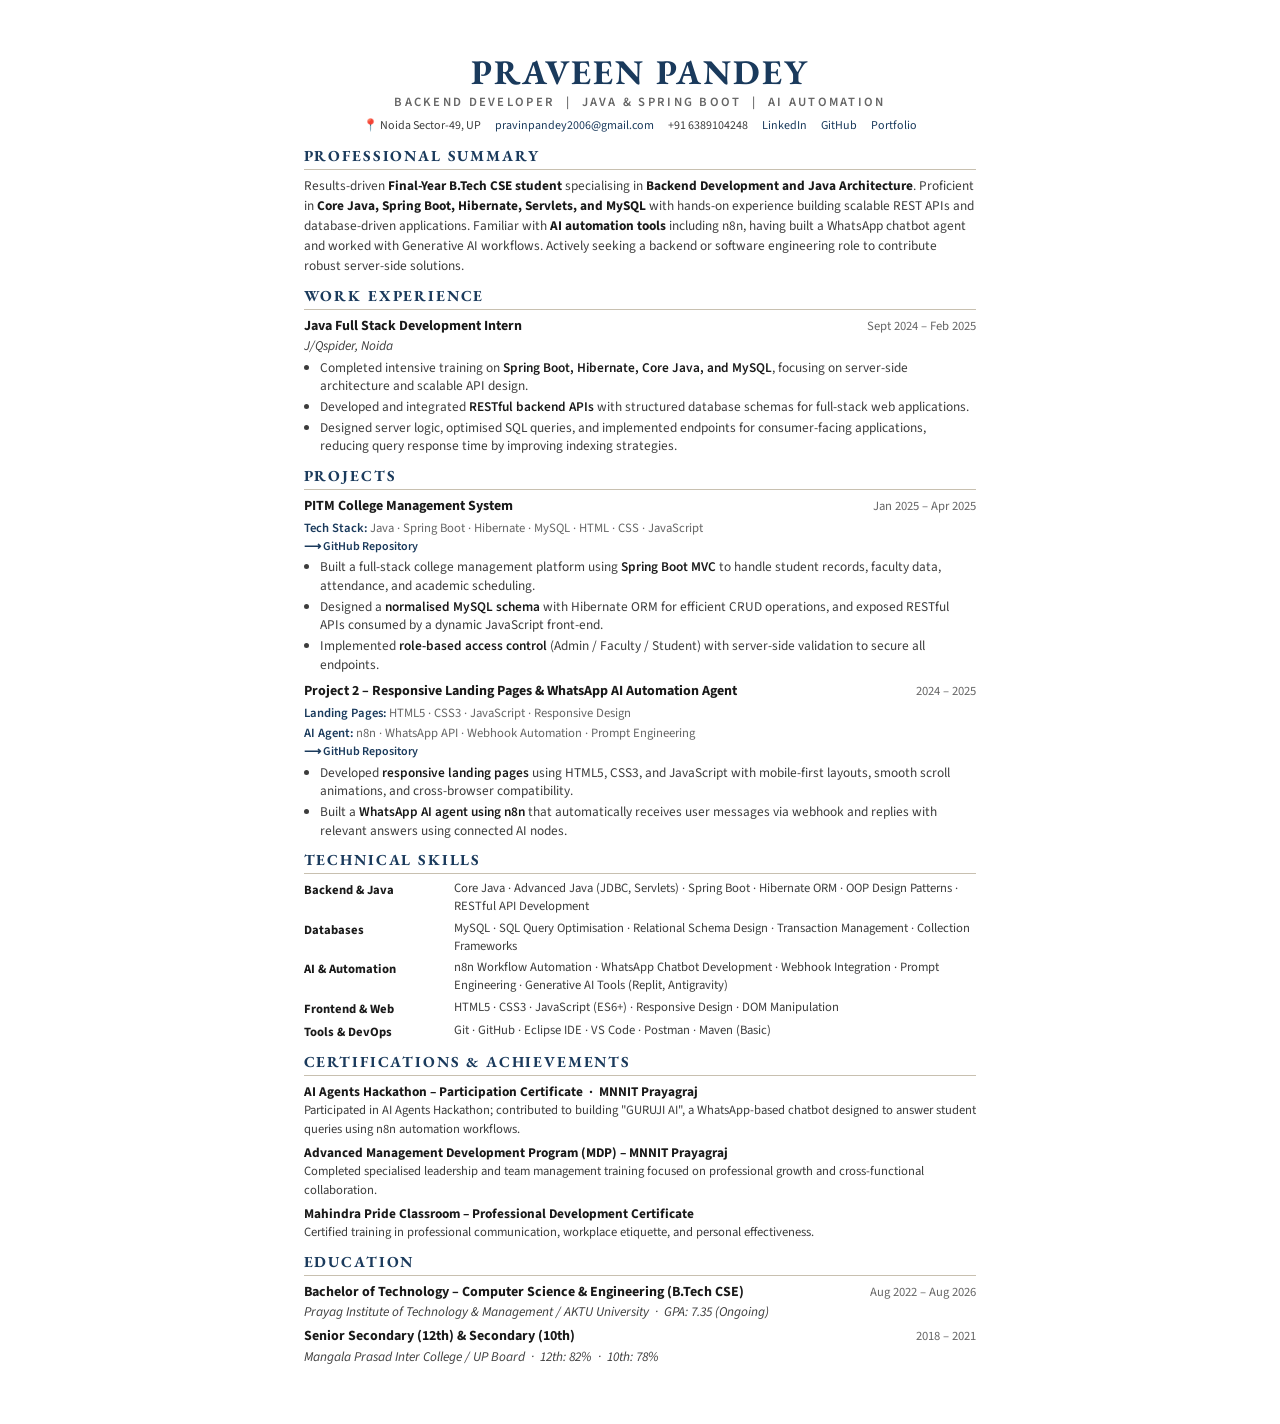
==== Praveen_Pandey_Resume.html @ 3716a45e "Add files via upload" ====
<!DOCTYPE html>
<html lang="en">
<head>
<meta charset="UTF-8" />
<meta name="viewport" content="width=device-width, initial-scale=1.0"/>
<title>Praveen Pandey – Backend Developer Resume</title>
<style>
  @import url('https://fonts.googleapis.com/css2?family=EB+Garamond:wght@400;600;700&family=Source+Sans+3:wght@300;400;600;700&display=swap');

  *, *::before, *::after { box-sizing: border-box; margin: 0; padding: 0; }

  :root {
    --ink: #1a1a1a;
    --mid: #3d3d3d;
    --muted: #666;
    --rule: #c8c0b0;
    --accent: #1a3a5c;
    --bg: #ffffff;
    --gap: 8px;
  }

  html, body {
    background: var(--bg);
    color: var(--ink);
    font-family: 'Source Sans 3', sans-serif;
    font-size: 10.5pt;
    line-height: 1.45;
  }

  /* ── A4 page shell ── */
  .page {
    width: 210mm;
    min-height: 297mm;
    margin: 0 auto;
    padding: 14mm 16mm 14mm 16mm;
    background: #fff;
  }

  @media print {
    html, body { background: #fff; }
    .page {
      width: 210mm;
      min-height: 297mm;
      margin: 0;
      padding: 14mm 16mm;
      page-break-after: avoid;
    }
    a { color: var(--accent) !important; text-decoration: none; }
  }

  /* ── Header ── */
  .header { text-align: center; margin-bottom: 10px; }
  .header h1 {
    font-family: 'EB Garamond', serif;
    font-size: 26pt;
    font-weight: 700;
    letter-spacing: 0.06em;
    color: var(--accent);
    line-height: 1.1;
  }
  .header .tagline {
    font-size: 9.5pt;
    font-weight: 600;
    letter-spacing: 0.18em;
    text-transform: uppercase;
    color: var(--muted);
    margin-top: 2px;
    margin-bottom: 6px;
  }
  .contact-line {
    font-size: 9pt;
    color: var(--mid);
    display: flex;
    justify-content: center;
    flex-wrap: wrap;
    gap: 4px 14px;
  }
  .contact-line a { color: var(--accent); text-decoration: none; }
  .contact-line a:hover { text-decoration: underline; }

  /* ── Section ── */
  .section { margin-top: 9px; }
  .section-title {
    font-family: 'EB Garamond', serif;
    font-size: 11.5pt;
    font-weight: 700;
    letter-spacing: 0.12em;
    text-transform: uppercase;
    color: var(--accent);
    border-bottom: 1.5px solid var(--rule);
    padding-bottom: 2px;
    margin-bottom: 6px;
  }

  /* ── Entry block ── */
  .entry { margin-bottom: 7px; }
  .entry-header {
    display: flex;
    justify-content: space-between;
    align-items: baseline;
    flex-wrap: wrap;
    gap: 2px;
  }
  .entry-title {
    font-weight: 700;
    font-size: 10.5pt;
    color: var(--ink);
  }
  .entry-org {
    font-style: italic;
    font-size: 10pt;
    color: var(--mid);
    margin-top: 0px;
  }
  .entry-date {
    font-size: 9.5pt;
    color: var(--muted);
    white-space: nowrap;
  }

  /* ── Bullets ── */
  ul.bullets {
    margin-top: 3px;
    padding-left: 16px;
    list-style: disc;
  }
  ul.bullets li {
    font-size: 10pt;
    color: var(--mid);
    margin-bottom: 2px;
    line-height: 1.4;
  }
  ul.bullets li strong { color: var(--ink); font-weight: 600; }

  /* ── Tech tags ── */
  .tech-line {
    font-size: 9.5pt;
    color: var(--muted);
    margin-top: 2px;
  }
  .tech-line span {
    font-weight: 600;
    color: var(--accent);
  }

  /* ── Project links ── */
  .proj-links {
    font-size: 9pt;
    margin-top: 1px;
  }
  .proj-links a {
    color: var(--accent);
    text-decoration: none;
    margin-right: 10px;
    font-weight: 600;
  }
  .proj-links a:hover { text-decoration: underline; }

  /* ── Skills grid ── */
  .skills-grid {
    display: grid;
    grid-template-columns: 140px 1fr;
    row-gap: 4px;
    column-gap: 10px;
  }
  .skill-label {
    font-weight: 700;
    font-size: 9.5pt;
    color: var(--ink);
    padding-top: 1px;
  }
  .skill-value {
    font-size: 9.5pt;
    color: var(--mid);
    line-height: 1.4;
  }
  .skill-value strong { color: var(--ink); }

  /* ── Certifications ── */
  .cert-entry { margin-bottom: 5px; }
  .cert-title { font-weight: 700; font-size: 10pt; color: var(--ink); }
  .cert-body { font-size: 9.5pt; color: var(--mid); }

  /* ── Education ── */
  .edu-entry { margin-bottom: 5px; }

  /* ── Summary ── */
  .summary-text {
    font-size: 10pt;
    color: var(--mid);
    line-height: 1.5;
  }
  .summary-text strong { color: var(--ink); }
</style>
</head>
<body>
<div class="page">

  <!-- ═══════════ HEADER ═══════════ -->
  <div class="header">
    <h1>PRAVEEN PANDEY</h1>
    <div class="tagline">Backend Developer &nbsp;|&nbsp; Java &amp; Spring Boot &nbsp;|&nbsp; AI Automation</div>
    <div class="contact-line">
      <span>📍 Noida Sector-49, UP</span>
      <a href="mailto:pravinpandey2006@gmail.com">pravinpandey2006@gmail.com</a>
      <span>+91 6389104248</span>
      <a href="https://linkedin.com/in/praveen-pandey" target="_blank">LinkedIn</a>
      <a href="https://github.com/praveen-pandey" target="_blank">GitHub</a>
      <a href="#" target="_blank">Portfolio</a>
    </div>
  </div>

  <!-- ═══════════ PROFESSIONAL SUMMARY ═══════════ -->
  <div class="section">
    <div class="section-title">Professional Summary</div>
    <p class="summary-text">
      Results-driven <strong>Final-Year B.Tech CSE student</strong> specialising in <strong>Backend Development and Java Architecture</strong>. Proficient in <strong>Core Java, Spring Boot, Hibernate, Servlets, and MySQL</strong> with hands-on experience building scalable REST APIs and database-driven applications. Familiar with <strong>AI automation tools</strong> including n8n, having built a WhatsApp chatbot agent and worked with Generative AI workflows. Actively seeking a backend or software engineering role to contribute robust server-side solutions.
    </p>
  </div>

  <!-- ═══════════ WORK EXPERIENCE ═══════════ -->
  <div class="section">
    <div class="section-title">Work Experience</div>

    <div class="entry">
      <div class="entry-header">
        <div class="entry-title">Java Full Stack Development Intern</div>
        <div class="entry-date">Sept 2024 – Feb 2025</div>
      </div>
      <div class="entry-org">J/Qspider, Noida</div>
      <ul class="bullets">
        <li>Completed intensive training on <strong>Spring Boot, Hibernate, Core Java, and MySQL</strong>, focusing on server-side architecture and scalable API design.</li>
        <li>Developed and integrated <strong>RESTful backend APIs</strong> with structured database schemas for full-stack web applications.</li>
        <li>Designed server logic, optimised SQL queries, and implemented endpoints for consumer-facing applications, reducing query response time by improving indexing strategies.</li>
      </ul>
    </div>
  </div>

  <!-- ═══════════ PROJECTS ═══════════ -->
  <div class="section">
    <div class="section-title">Projects</div>

    <!-- Project 1 -->
    <div class="entry">
      <div class="entry-header">
        <div class="entry-title">PITM College Management System</div>
        <div class="entry-date">Jan 2025 – Apr 2025</div>
      </div>
      <div class="tech-line"><span>Tech Stack:</span> Java · Spring Boot · Hibernate · MySQL · HTML · CSS · JavaScript</div>
      <div class="proj-links">
        <a href="https://github.com/praveen-pandey" target="_blank">⟶ GitHub Repository</a>
      </div>
      <ul class="bullets">
        <li>Built a full-stack college management platform using <strong>Spring Boot MVC</strong> to handle student records, faculty data, attendance, and academic scheduling.</li>
        <li>Designed a <strong>normalised MySQL schema</strong> with Hibernate ORM for efficient CRUD operations, and exposed RESTful APIs consumed by a dynamic JavaScript front-end.</li>
        <li>Implemented <strong>role-based access control</strong> (Admin / Faculty / Student) with server-side validation to secure all endpoints.</li>
      </ul>
    </div>

    <!-- Project 2 -->
    <div class="entry">
      <div class="entry-header">
        <div class="entry-title">Project 2 – Responsive Landing Pages &amp; WhatsApp AI Automation Agent</div>
        <div class="entry-date">2024 – 2025</div>
      </div>
      <div class="tech-line"><span>Landing Pages:</span> HTML5 · CSS3 · JavaScript · Responsive Design</div>
      <div class="tech-line"><span>AI Agent:</span> n8n · WhatsApp API · Webhook Automation · Prompt Engineering</div>
      <div class="proj-links">
        <a href="https://github.com/praveen-pandey" target="_blank">⟶ GitHub Repository</a>
      </div>
      <ul class="bullets">
        <li>Developed <strong>responsive landing pages</strong> using HTML5, CSS3, and JavaScript with mobile-first layouts, smooth scroll animations, and cross-browser compatibility.</li>
        <li>Built a <strong>WhatsApp AI agent using n8n</strong> that automatically receives user messages via webhook and replies with relevant answers using connected AI nodes.</li>
      </ul>
    </div>

  </div>

  <!-- ═══════════ TECHNICAL SKILLS ═══════════ -->
  <div class="section">
    <div class="section-title">Technical Skills</div>
    <div class="skills-grid">
      <div class="skill-label">Backend &amp; Java</div>
      <div class="skill-value">Core Java · Advanced Java (JDBC, Servlets) · Spring Boot · Hibernate ORM · OOP Design Patterns · RESTful API Development</div>

      <div class="skill-label">Databases</div>
      <div class="skill-value">MySQL · SQL Query Optimisation · Relational Schema Design · Transaction Management · Collection Frameworks</div>

      <div class="skill-label">AI &amp; Automation</div>
      <div class="skill-value">n8n Workflow Automation · WhatsApp Chatbot Development · Webhook Integration · Prompt Engineering · Generative AI Tools (Replit, Antigravity)</div>

      <div class="skill-label">Frontend &amp; Web</div>
      <div class="skill-value">HTML5 · CSS3 · JavaScript (ES6+) · Responsive Design · DOM Manipulation</div>

      <div class="skill-label">Tools &amp; DevOps</div>
      <div class="skill-value">Git · GitHub · Eclipse IDE · VS Code · Postman · Maven (Basic)</div>
    </div>
  </div>

  <!-- ═══════════ CERTIFICATIONS ═══════════ -->
  <div class="section">
    <div class="section-title">Certifications &amp; Achievements</div>

    <div class="cert-entry">
      <div class="cert-title">AI Agents Hackathon – Participation Certificate &nbsp;·&nbsp; MNNIT Prayagraj</div>
      <div class="cert-body">Participated in AI Agents Hackathon; contributed to building "GURUJI AI", a WhatsApp-based chatbot designed to answer student queries using n8n automation workflows.</div>
    </div>

    <div class="cert-entry">
      <div class="cert-title">Advanced Management Development Program (MDP) – MNNIT Prayagraj</div>
      <div class="cert-body">Completed specialised leadership and team management training focused on professional growth and cross-functional collaboration.</div>
    </div>

    <div class="cert-entry">
      <div class="cert-title">Mahindra Pride Classroom – Professional Development Certificate</div>
      <div class="cert-body">Certified training in professional communication, workplace etiquette, and personal effectiveness.</div>
    </div>
  </div>

  <!-- ═══════════ EDUCATION ═══════════ -->
  <div class="section">
    <div class="section-title">Education</div>

    <div class="entry edu-entry">
      <div class="entry-header">
        <div class="entry-title">Bachelor of Technology – Computer Science &amp; Engineering (B.Tech CSE)</div>
        <div class="entry-date">Aug 2022 – Aug 2026</div>
      </div>
      <div class="entry-org">Prayag Institute of Technology &amp; Management / AKTU University &nbsp;·&nbsp; GPA: 7.35 (Ongoing)</div>
    </div>

    <div class="entry edu-entry">
      <div class="entry-header">
        <div class="entry-title">Senior Secondary (12th) &amp; Secondary (10th)</div>
        <div class="entry-date">2018 – 2021</div>
      </div>
      <div class="entry-org">Mangala Prasad Inter College / UP Board &nbsp;·&nbsp; 12th: 82% &nbsp;·&nbsp; 10th: 78%</div>
    </div>
  </div>

</div><!-- end .page -->
</body>
</html>
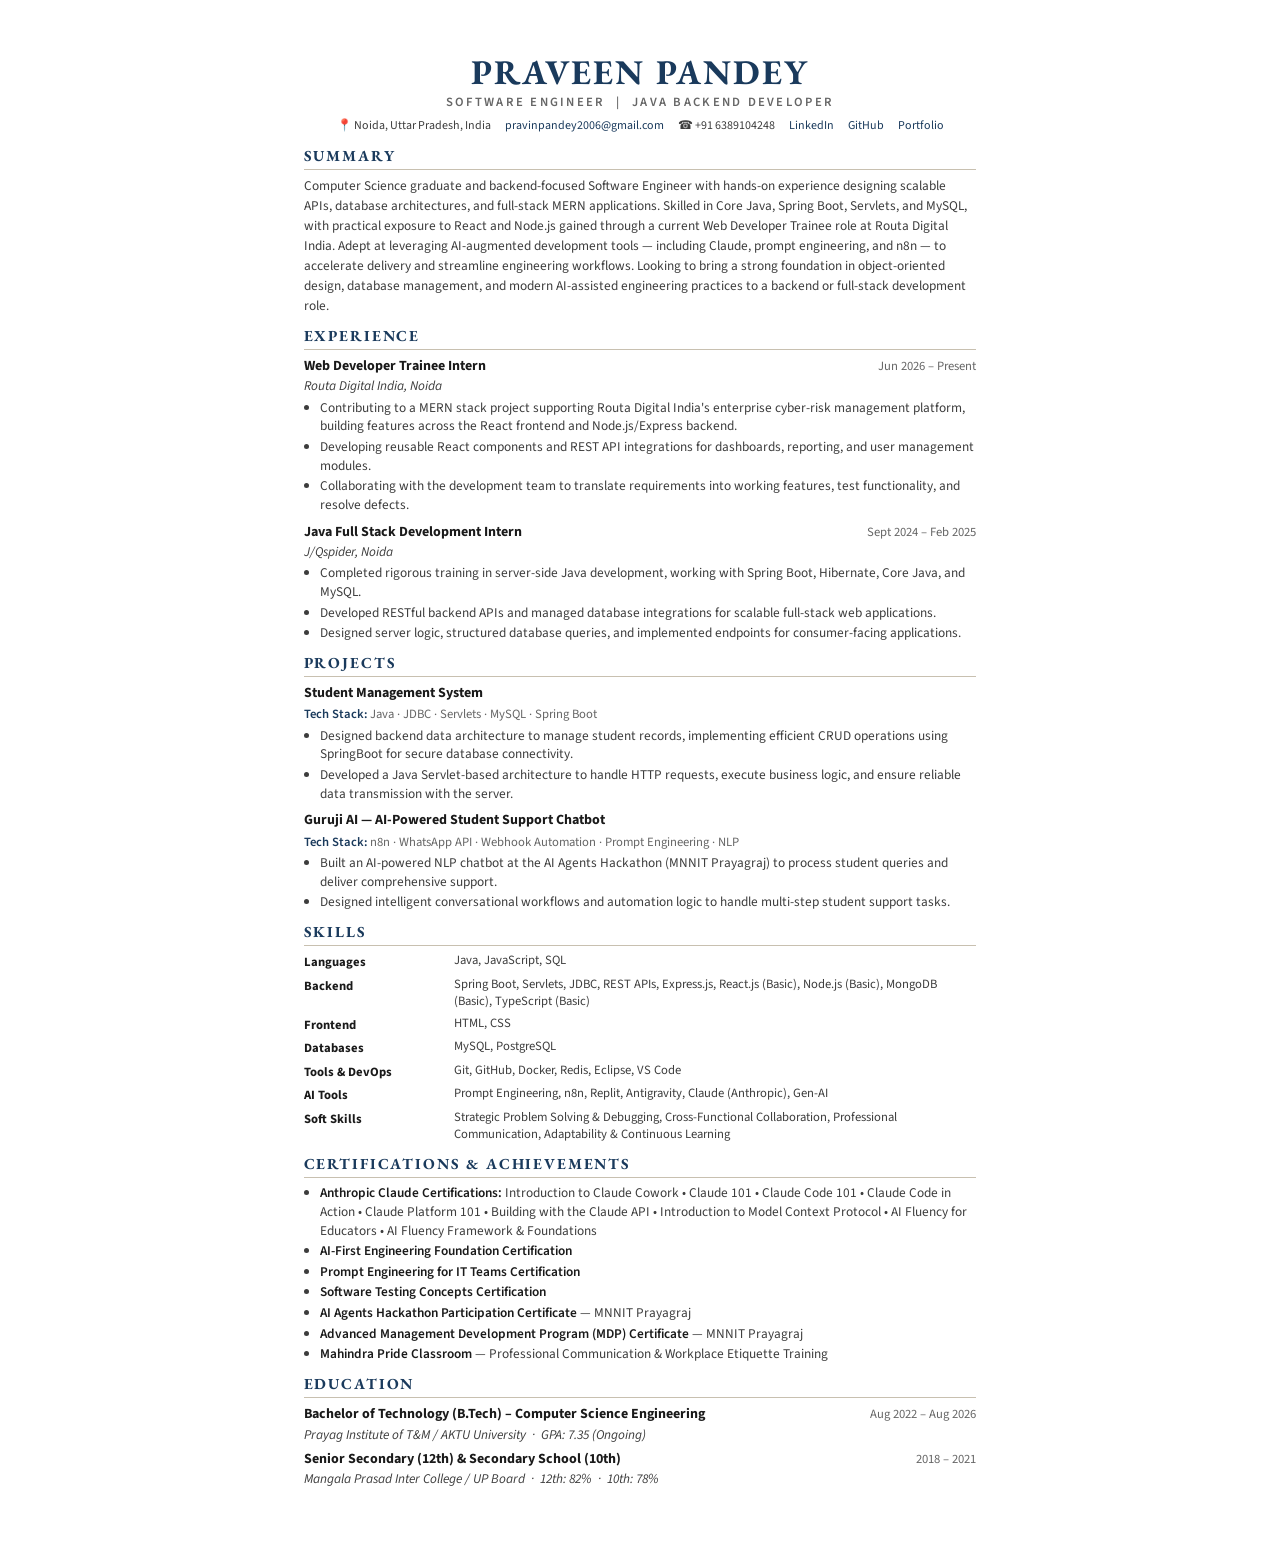
==== commit 8acf1429: "Update self-summary from undergraduate to Computer Science graduate" ====
--- a/Praveen_Pandey_Resume.html
+++ b/Praveen_Pandey_Resume.html
@@ -199,28 +199,41 @@
   <!-- ═══════════ HEADER ═══════════ -->
   <div class="header">
     <h1>PRAVEEN PANDEY</h1>
-    <div class="tagline">Backend Developer &nbsp;|&nbsp; Java &amp; Spring Boot &nbsp;|&nbsp; AI Automation</div>
+    <div class="tagline">Software Engineer &nbsp;|&nbsp; Java Backend Developer</div>
     <div class="contact-line">
-      <span>📍 Noida Sector-49, UP</span>
+      <span>📍 Noida, Uttar Pradesh, India</span>
       <a href="mailto:pravinpandey2006@gmail.com">pravinpandey2006@gmail.com</a>
-      <span>+91 6389104248</span>
-      <a href="https://linkedin.com/in/praveen-pandey" target="_blank">LinkedIn</a>
-      <a href="https://github.com/praveen-pandey" target="_blank">GitHub</a>
-      <a href="#" target="_blank">Portfolio</a>
+      <span>☎ +91 6389104248</span>
+      <a href="https://linkedin.com/in/praveen-pandey-6b781b32b" target="_blank">LinkedIn</a>
+      <a href="https://github.com/PRAVEENPANDEY7" target="_blank">GitHub</a>
+      <a href="index.html" target="_blank">Portfolio</a>
     </div>
   </div>
 
   <!-- ═══════════ PROFESSIONAL SUMMARY ═══════════ -->
   <div class="section">
-    <div class="section-title">Professional Summary</div>
+    <div class="section-title">Summary</div>
     <p class="summary-text">
-      Results-driven <strong>Final-Year B.Tech CSE student</strong> specialising in <strong>Backend Development and Java Architecture</strong>. Proficient in <strong>Core Java, Spring Boot, Hibernate, Servlets, and MySQL</strong> with hands-on experience building scalable REST APIs and database-driven applications. Familiar with <strong>AI automation tools</strong> including n8n, having built a WhatsApp chatbot agent and worked with Generative AI workflows. Actively seeking a backend or software engineering role to contribute robust server-side solutions.
+      Computer Science graduate and backend-focused Software Engineer with hands-on experience designing scalable APIs, database architectures, and full-stack MERN applications. Skilled in Core Java, Spring Boot, Servlets, and MySQL, with practical exposure to React and Node.js gained through a current Web Developer Trainee role at Routa Digital India. Adept at leveraging AI-augmented development tools — including Claude, prompt engineering, and n8n — to accelerate delivery and streamline engineering workflows. Looking to bring a strong foundation in object-oriented design, database management, and modern AI-assisted engineering practices to a backend or full-stack development role.
     </p>
   </div>
 
   <!-- ═══════════ WORK EXPERIENCE ═══════════ -->
   <div class="section">
-    <div class="section-title">Work Experience</div>
+    <div class="section-title">Experience</div>
+
+    <div class="entry">
+      <div class="entry-header">
+        <div class="entry-title">Web Developer Trainee Intern</div>
+        <div class="entry-date">Jun 2026 – Present</div>
+      </div>
+      <div class="entry-org">Routa Digital India, Noida</div>
+      <ul class="bullets">
+        <li>Contributing to a MERN stack project supporting Routa Digital India's enterprise cyber-risk management platform, building features across the React frontend and Node.js/Express backend.</li>
+        <li>Developing reusable React components and REST API integrations for dashboards, reporting, and user management modules.</li>
+        <li>Collaborating with the development team to translate requirements into working features, test functionality, and resolve defects.</li>
+      </ul>
+    </div>
 
     <div class="entry">
       <div class="entry-header">
@@ -229,9 +242,9 @@
       </div>
       <div class="entry-org">J/Qspider, Noida</div>
       <ul class="bullets">
-        <li>Completed intensive training on <strong>Spring Boot, Hibernate, Core Java, and MySQL</strong>, focusing on server-side architecture and scalable API design.</li>
-        <li>Developed and integrated <strong>RESTful backend APIs</strong> with structured database schemas for full-stack web applications.</li>
-        <li>Designed server logic, optimised SQL queries, and implemented endpoints for consumer-facing applications, reducing query response time by improving indexing strategies.</li>
+        <li>Completed rigorous training in server-side Java development, working with Spring Boot, Hibernate, Core Java, and MySQL.</li>
+        <li>Developed RESTful backend APIs and managed database integrations for scalable full-stack web applications.</li>
+        <li>Designed server logic, structured database queries, and implemented endpoints for consumer-facing applications.</li>
       </ul>
     </div>
   </div>
@@ -243,34 +256,24 @@
     <!-- Project 1 -->
     <div class="entry">
       <div class="entry-header">
-        <div class="entry-title">PITM College Management System</div>
-        <div class="entry-date">Jan 2025 – Apr 2025</div>
-      </div>
-      <div class="tech-line"><span>Tech Stack:</span> Java · Spring Boot · Hibernate · MySQL · HTML · CSS · JavaScript</div>
-      <div class="proj-links">
-        <a href="https://github.com/praveen-pandey" target="_blank">⟶ GitHub Repository</a>
-      </div>
+        <div class="entry-title">Student Management System</div>
+      </div>
+      <div class="tech-line"><span>Tech Stack:</span> Java · JDBC · Servlets · MySQL · Spring Boot</div>
       <ul class="bullets">
-        <li>Built a full-stack college management platform using <strong>Spring Boot MVC</strong> to handle student records, faculty data, attendance, and academic scheduling.</li>
-        <li>Designed a <strong>normalised MySQL schema</strong> with Hibernate ORM for efficient CRUD operations, and exposed RESTful APIs consumed by a dynamic JavaScript front-end.</li>
-        <li>Implemented <strong>role-based access control</strong> (Admin / Faculty / Student) with server-side validation to secure all endpoints.</li>
+        <li>Designed backend data architecture to manage student records, implementing efficient CRUD operations using SpringBoot for secure database connectivity.</li>
+        <li>Developed a Java Servlet-based architecture to handle HTTP requests, execute business logic, and ensure reliable data transmission with the server.</li>
       </ul>
     </div>
 
     <!-- Project 2 -->
     <div class="entry">
       <div class="entry-header">
-        <div class="entry-title">Project 2 – Responsive Landing Pages &amp; WhatsApp AI Automation Agent</div>
-        <div class="entry-date">2024 – 2025</div>
-      </div>
-      <div class="tech-line"><span>Landing Pages:</span> HTML5 · CSS3 · JavaScript · Responsive Design</div>
-      <div class="tech-line"><span>AI Agent:</span> n8n · WhatsApp API · Webhook Automation · Prompt Engineering</div>
-      <div class="proj-links">
-        <a href="https://github.com/praveen-pandey" target="_blank">⟶ GitHub Repository</a>
-      </div>
+        <div class="entry-title">Guruji AI — AI-Powered Student Support Chatbot</div>
+      </div>
+      <div class="tech-line"><span>Tech Stack:</span> n8n · WhatsApp API · Webhook Automation · Prompt Engineering · NLP</div>
       <ul class="bullets">
-        <li>Developed <strong>responsive landing pages</strong> using HTML5, CSS3, and JavaScript with mobile-first layouts, smooth scroll animations, and cross-browser compatibility.</li>
-        <li>Built a <strong>WhatsApp AI agent using n8n</strong> that automatically receives user messages via webhook and replies with relevant answers using connected AI nodes.</li>
+        <li>Built an AI-powered NLP chatbot at the AI Agents Hackathon (MNNIT Prayagraj) to process student queries and deliver comprehensive support.</li>
+        <li>Designed intelligent conversational workflows and automation logic to handle multi-step student support tasks.</li>
       </ul>
     </div>
 
@@ -278,43 +281,44 @@
 
   <!-- ═══════════ TECHNICAL SKILLS ═══════════ -->
   <div class="section">
-    <div class="section-title">Technical Skills</div>
+    <div class="section-title">Skills</div>
     <div class="skills-grid">
-      <div class="skill-label">Backend &amp; Java</div>
-      <div class="skill-value">Core Java · Advanced Java (JDBC, Servlets) · Spring Boot · Hibernate ORM · OOP Design Patterns · RESTful API Development</div>
+      <div class="skill-label">Languages</div>
+      <div class="skill-value">Java, JavaScript, SQL</div>
+
+      <div class="skill-label">Backend</div>
+      <div class="skill-value">Spring Boot, Servlets, JDBC, REST APIs, Express.js, React.js (Basic), Node.js (Basic), MongoDB (Basic), TypeScript (Basic)</div>
+
+      <div class="skill-label">Frontend</div>
+      <div class="skill-value">HTML, CSS</div>
 
       <div class="skill-label">Databases</div>
-      <div class="skill-value">MySQL · SQL Query Optimisation · Relational Schema Design · Transaction Management · Collection Frameworks</div>
-
-      <div class="skill-label">AI &amp; Automation</div>
-      <div class="skill-value">n8n Workflow Automation · WhatsApp Chatbot Development · Webhook Integration · Prompt Engineering · Generative AI Tools (Replit, Antigravity)</div>
-
-      <div class="skill-label">Frontend &amp; Web</div>
-      <div class="skill-value">HTML5 · CSS3 · JavaScript (ES6+) · Responsive Design · DOM Manipulation</div>
+      <div class="skill-value">MySQL, PostgreSQL</div>
 
       <div class="skill-label">Tools &amp; DevOps</div>
-      <div class="skill-value">Git · GitHub · Eclipse IDE · VS Code · Postman · Maven (Basic)</div>
-    </div>
-  </div>
-
-  <!-- ═══════════ CERTIFICATIONS ═══════════ -->
+      <div class="skill-value">Git, GitHub, Docker, Redis, Eclipse, VS Code</div>
+
+      <div class="skill-label">AI Tools</div>
+      <div class="skill-value">Prompt Engineering, n8n, Replit, Antigravity, Claude (Anthropic), Gen-AI</div>
+
+      <div class="skill-label">Soft Skills</div>
+      <div class="skill-value">Strategic Problem Solving &amp; Debugging, Cross-Functional Collaboration, Professional Communication, Adaptability &amp; Continuous Learning</div>
+    </div>
+  </div>
+
+  <!-- ═══════════ CERTIFICATIONS & ACHIEVEMENTS ═══════════ -->
   <div class="section">
     <div class="section-title">Certifications &amp; Achievements</div>
 
-    <div class="cert-entry">
-      <div class="cert-title">AI Agents Hackathon – Participation Certificate &nbsp;·&nbsp; MNNIT Prayagraj</div>
-      <div class="cert-body">Participated in AI Agents Hackathon; contributed to building "GURUJI AI", a WhatsApp-based chatbot designed to answer student queries using n8n automation workflows.</div>
-    </div>
-
-    <div class="cert-entry">
-      <div class="cert-title">Advanced Management Development Program (MDP) – MNNIT Prayagraj</div>
-      <div class="cert-body">Completed specialised leadership and team management training focused on professional growth and cross-functional collaboration.</div>
-    </div>
-
-    <div class="cert-entry">
-      <div class="cert-title">Mahindra Pride Classroom – Professional Development Certificate</div>
-      <div class="cert-body">Certified training in professional communication, workplace etiquette, and personal effectiveness.</div>
-    </div>
+    <ul class="bullets" style="padding-left:16px;">
+      <li><strong>Anthropic Claude Certifications:</strong> Introduction to Claude Cowork • Claude 101 • Claude Code 101 • Claude Code in Action • Claude Platform 101 • Building with the Claude API • Introduction to Model Context Protocol • AI Fluency for Educators • AI Fluency Framework & Foundations</li>
+      <li><strong>AI-First Engineering Foundation Certification</strong></li>
+      <li><strong>Prompt Engineering for IT Teams Certification</strong></li>
+      <li><strong>Software Testing Concepts Certification</strong></li>
+      <li><strong>AI Agents Hackathon Participation Certificate</strong> — MNNIT Prayagraj</li>
+      <li><strong>Advanced Management Development Program (MDP) Certificate</strong> — MNNIT Prayagraj</li>
+      <li><strong>Mahindra Pride Classroom</strong> — Professional Communication & Workplace Etiquette Training</li>
+    </ul>
   </div>
 
   <!-- ═══════════ EDUCATION ═══════════ -->
@@ -323,15 +327,15 @@
 
     <div class="entry edu-entry">
       <div class="entry-header">
-        <div class="entry-title">Bachelor of Technology – Computer Science &amp; Engineering (B.Tech CSE)</div>
+        <div class="entry-title">Bachelor of Technology (B.Tech) – Computer Science Engineering</div>
         <div class="entry-date">Aug 2022 – Aug 2026</div>
       </div>
-      <div class="entry-org">Prayag Institute of Technology &amp; Management / AKTU University &nbsp;·&nbsp; GPA: 7.35 (Ongoing)</div>
+      <div class="entry-org">Prayag Institute of T&amp;M / AKTU University &nbsp;·&nbsp; GPA: 7.35 (Ongoing)</div>
     </div>
 
     <div class="entry edu-entry">
       <div class="entry-header">
-        <div class="entry-title">Senior Secondary (12th) &amp; Secondary (10th)</div>
+        <div class="entry-title">Senior Secondary (12th) &amp; Secondary School (10th)</div>
         <div class="entry-date">2018 – 2021</div>
       </div>
       <div class="entry-org">Mangala Prasad Inter College / UP Board &nbsp;·&nbsp; 12th: 82% &nbsp;·&nbsp; 10th: 78%</div>
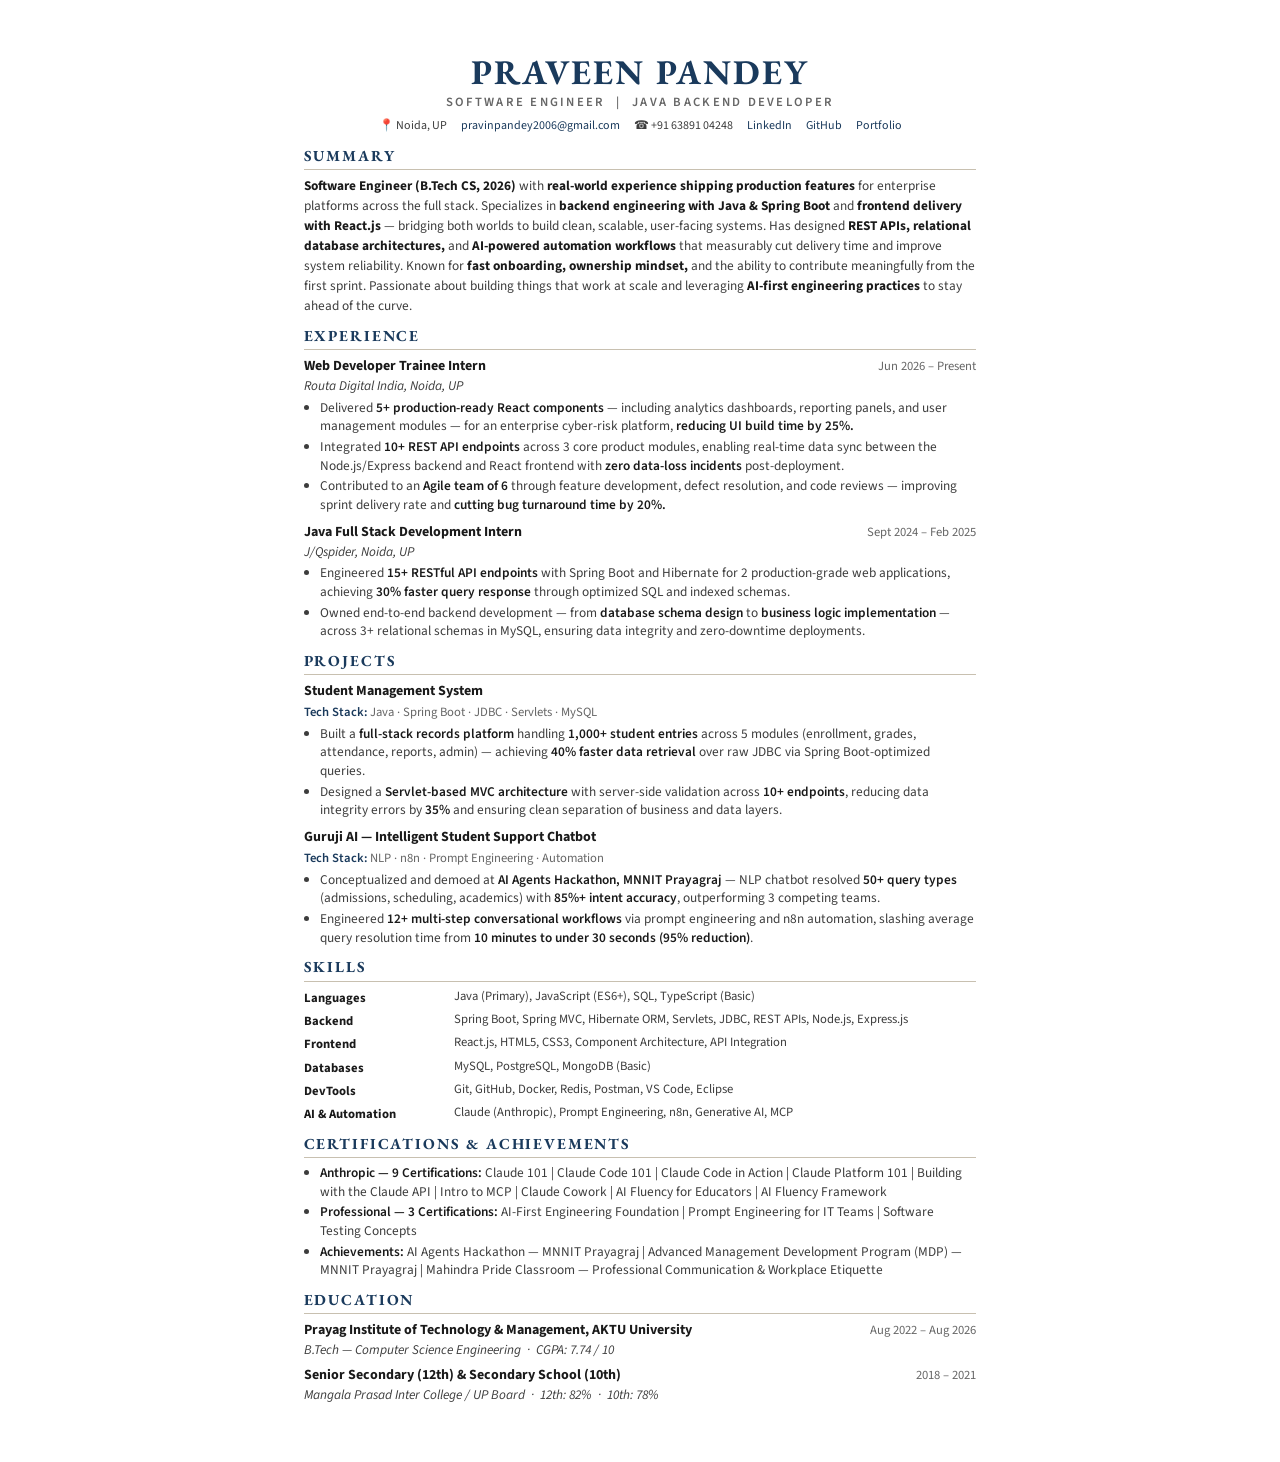
==== commit dac38805: "Update portfolio sections, tagline, and standalone resume to align with latest resume details" ====
--- a/Praveen_Pandey_Resume.html
+++ b/Praveen_Pandey_Resume.html
@@ -201,9 +201,9 @@
     <h1>PRAVEEN PANDEY</h1>
     <div class="tagline">Software Engineer &nbsp;|&nbsp; Java Backend Developer</div>
     <div class="contact-line">
-      <span>📍 Noida, Uttar Pradesh, India</span>
+      <span>📍 Noida, UP</span>
       <a href="mailto:pravinpandey2006@gmail.com">pravinpandey2006@gmail.com</a>
-      <span>☎ +91 6389104248</span>
+      <span>☎ +91 63891 04248</span>
       <a href="https://linkedin.com/in/praveen-pandey-6b781b32b" target="_blank">LinkedIn</a>
       <a href="https://github.com/PRAVEENPANDEY7" target="_blank">GitHub</a>
       <a href="index.html" target="_blank">Portfolio</a>
@@ -214,7 +214,7 @@
   <div class="section">
     <div class="section-title">Summary</div>
     <p class="summary-text">
-      Computer Science graduate and backend-focused Software Engineer with hands-on experience designing scalable APIs, database architectures, and full-stack MERN applications. Skilled in Core Java, Spring Boot, Servlets, and MySQL, with practical exposure to React and Node.js gained through a current Web Developer Trainee role at Routa Digital India. Adept at leveraging AI-augmented development tools — including Claude, prompt engineering, and n8n — to accelerate delivery and streamline engineering workflows. Looking to bring a strong foundation in object-oriented design, database management, and modern AI-assisted engineering practices to a backend or full-stack development role.
+      <strong>Software Engineer (B.Tech CS, 2026)</strong> with <strong>real-world experience shipping production features</strong> for enterprise platforms across the full stack. Specializes in <strong>backend engineering with Java & Spring Boot</strong> and <strong>frontend delivery with React.js</strong> — bridging both worlds to build clean, scalable, user-facing systems. Has designed <strong>REST APIs, relational database architectures,</strong> and <strong>AI-powered automation workflows</strong> that measurably cut delivery time and improve system reliability. Known for <strong>fast onboarding, ownership mindset,</strong> and the ability to contribute meaningfully from the first sprint. Passionate about building things that work at scale and leveraging <strong>AI-first engineering practices</strong> to stay ahead of the curve.
     </p>
   </div>
 
@@ -227,11 +227,11 @@
         <div class="entry-title">Web Developer Trainee Intern</div>
         <div class="entry-date">Jun 2026 – Present</div>
       </div>
-      <div class="entry-org">Routa Digital India, Noida</div>
+      <div class="entry-org">Routa Digital India, Noida, UP</div>
       <ul class="bullets">
-        <li>Contributing to a MERN stack project supporting Routa Digital India's enterprise cyber-risk management platform, building features across the React frontend and Node.js/Express backend.</li>
-        <li>Developing reusable React components and REST API integrations for dashboards, reporting, and user management modules.</li>
-        <li>Collaborating with the development team to translate requirements into working features, test functionality, and resolve defects.</li>
+        <li>Delivered <strong>5+ production-ready React components</strong> — including analytics dashboards, reporting panels, and user management modules — for an enterprise cyber-risk platform, <strong>reducing UI build time by 25%.</strong></li>
+        <li>Integrated <strong>10+ REST API endpoints</strong> across 3 core product modules, enabling real-time data sync between the Node.js/Express backend and React frontend with <strong>zero data-loss incidents</strong> post-deployment.</li>
+        <li>Contributed to an <strong>Agile team of 6</strong> through feature development, defect resolution, and code reviews — improving sprint delivery rate and <strong>cutting bug turnaround time by 20%.</strong></li>
       </ul>
     </div>
 
@@ -240,11 +240,10 @@
         <div class="entry-title">Java Full Stack Development Intern</div>
         <div class="entry-date">Sept 2024 – Feb 2025</div>
       </div>
-      <div class="entry-org">J/Qspider, Noida</div>
+      <div class="entry-org">J/Qspider, Noida, UP</div>
       <ul class="bullets">
-        <li>Completed rigorous training in server-side Java development, working with Spring Boot, Hibernate, Core Java, and MySQL.</li>
-        <li>Developed RESTful backend APIs and managed database integrations for scalable full-stack web applications.</li>
-        <li>Designed server logic, structured database queries, and implemented endpoints for consumer-facing applications.</li>
+        <li>Engineered <strong>15+ RESTful API endpoints</strong> with Spring Boot and Hibernate for 2 production-grade web applications, achieving <strong>30% faster query response</strong> through optimized SQL and indexed schemas.</li>
+        <li>Owned end-to-end backend development — from <strong>database schema design</strong> to <strong>business logic implementation</strong> — across 3+ relational schemas in MySQL, ensuring data integrity and zero-downtime deployments.</li>
       </ul>
     </div>
   </div>
@@ -258,22 +257,22 @@
       <div class="entry-header">
         <div class="entry-title">Student Management System</div>
       </div>
-      <div class="tech-line"><span>Tech Stack:</span> Java · JDBC · Servlets · MySQL · Spring Boot</div>
+      <div class="tech-line"><span>Tech Stack:</span> Java · Spring Boot · JDBC · Servlets · MySQL</div>
       <ul class="bullets">
-        <li>Designed backend data architecture to manage student records, implementing efficient CRUD operations using SpringBoot for secure database connectivity.</li>
-        <li>Developed a Java Servlet-based architecture to handle HTTP requests, execute business logic, and ensure reliable data transmission with the server.</li>
+        <li>Built a <strong>full-stack records platform</strong> handling <strong>1,000+ student entries</strong> across 5 modules (enrollment, grades, attendance, reports, admin) — achieving <strong>40% faster data retrieval</strong> over raw JDBC via Spring Boot-optimized queries.</li>
+        <li>Designed a <strong>Servlet-based MVC architecture</strong> with server-side validation across <strong>10+ endpoints</strong>, reducing data integrity errors by <strong>35%</strong> and ensuring clean separation of business and data layers.</li>
       </ul>
     </div>
 
     <!-- Project 2 -->
     <div class="entry">
       <div class="entry-header">
-        <div class="entry-title">Guruji AI — AI-Powered Student Support Chatbot</div>
-      </div>
-      <div class="tech-line"><span>Tech Stack:</span> n8n · WhatsApp API · Webhook Automation · Prompt Engineering · NLP</div>
+        <div class="entry-title">Guruji AI — Intelligent Student Support Chatbot</div>
+      </div>
+      <div class="tech-line"><span>Tech Stack:</span> NLP · n8n · Prompt Engineering · Automation</div>
       <ul class="bullets">
-        <li>Built an AI-powered NLP chatbot at the AI Agents Hackathon (MNNIT Prayagraj) to process student queries and deliver comprehensive support.</li>
-        <li>Designed intelligent conversational workflows and automation logic to handle multi-step student support tasks.</li>
+        <li>Conceptualized and demoed at <strong>AI Agents Hackathon, MNNIT Prayagraj</strong> — NLP chatbot resolved <strong>50+ query types</strong> (admissions, scheduling, academics) with <strong>85%+ intent accuracy</strong>, outperforming 3 competing teams.</li>
+        <li>Engineered <strong>12+ multi-step conversational workflows</strong> via prompt engineering and n8n automation, slashing average query resolution time from <strong>10 minutes to under 30 seconds (95% reduction)</strong>.</li>
       </ul>
     </div>
 
@@ -284,25 +283,22 @@
     <div class="section-title">Skills</div>
     <div class="skills-grid">
       <div class="skill-label">Languages</div>
-      <div class="skill-value">Java, JavaScript, SQL</div>
+      <div class="skill-value">Java (Primary), JavaScript (ES6+), SQL, TypeScript (Basic)</div>
 
       <div class="skill-label">Backend</div>
-      <div class="skill-value">Spring Boot, Servlets, JDBC, REST APIs, Express.js, React.js (Basic), Node.js (Basic), MongoDB (Basic), TypeScript (Basic)</div>
+      <div class="skill-value">Spring Boot, Spring MVC, Hibernate ORM, Servlets, JDBC, REST APIs, Node.js, Express.js</div>
 
       <div class="skill-label">Frontend</div>
-      <div class="skill-value">HTML, CSS</div>
+      <div class="skill-value">React.js, HTML5, CSS3, Component Architecture, API Integration</div>
 
       <div class="skill-label">Databases</div>
-      <div class="skill-value">MySQL, PostgreSQL</div>
-
-      <div class="skill-label">Tools &amp; DevOps</div>
-      <div class="skill-value">Git, GitHub, Docker, Redis, Eclipse, VS Code</div>
-
-      <div class="skill-label">AI Tools</div>
-      <div class="skill-value">Prompt Engineering, n8n, Replit, Antigravity, Claude (Anthropic), Gen-AI</div>
-
-      <div class="skill-label">Soft Skills</div>
-      <div class="skill-value">Strategic Problem Solving &amp; Debugging, Cross-Functional Collaboration, Professional Communication, Adaptability &amp; Continuous Learning</div>
+      <div class="skill-value">MySQL, PostgreSQL, MongoDB (Basic)</div>
+
+      <div class="skill-label">DevTools</div>
+      <div class="skill-value">Git, GitHub, Docker, Redis, Postman, VS Code, Eclipse</div>
+
+      <div class="skill-label">AI &amp; Automation</div>
+      <div class="skill-value">Claude (Anthropic), Prompt Engineering, n8n, Generative AI, MCP</div>
     </div>
   </div>
 
@@ -311,13 +307,9 @@
     <div class="section-title">Certifications &amp; Achievements</div>
 
     <ul class="bullets" style="padding-left:16px;">
-      <li><strong>Anthropic Claude Certifications:</strong> Introduction to Claude Cowork • Claude 101 • Claude Code 101 • Claude Code in Action • Claude Platform 101 • Building with the Claude API • Introduction to Model Context Protocol • AI Fluency for Educators • AI Fluency Framework & Foundations</li>
-      <li><strong>AI-First Engineering Foundation Certification</strong></li>
-      <li><strong>Prompt Engineering for IT Teams Certification</strong></li>
-      <li><strong>Software Testing Concepts Certification</strong></li>
-      <li><strong>AI Agents Hackathon Participation Certificate</strong> — MNNIT Prayagraj</li>
-      <li><strong>Advanced Management Development Program (MDP) Certificate</strong> — MNNIT Prayagraj</li>
-      <li><strong>Mahindra Pride Classroom</strong> — Professional Communication & Workplace Etiquette Training</li>
+      <li><strong>Anthropic — 9 Certifications:</strong> Claude 101 | Claude Code 101 | Claude Code in Action | Claude Platform 101 | Building with the Claude API | Intro to MCP | Claude Cowork | AI Fluency for Educators | AI Fluency Framework</li>
+      <li><strong>Professional — 3 Certifications:</strong> AI-First Engineering Foundation | Prompt Engineering for IT Teams | Software Testing Concepts</li>
+      <li><strong>Achievements:</strong> AI Agents Hackathon — MNNIT Prayagraj | Advanced Management Development Program (MDP) — MNNIT Prayagraj | Mahindra Pride Classroom — Professional Communication &amp; Workplace Etiquette</li>
     </ul>
   </div>
 
@@ -327,10 +319,10 @@
 
     <div class="entry edu-entry">
       <div class="entry-header">
-        <div class="entry-title">Bachelor of Technology (B.Tech) – Computer Science Engineering</div>
+        <div class="entry-title">Prayag Institute of Technology &amp; Management, AKTU University</div>
         <div class="entry-date">Aug 2022 – Aug 2026</div>
       </div>
-      <div class="entry-org">Prayag Institute of T&amp;M / AKTU University &nbsp;·&nbsp; GPA: 7.35 (Ongoing)</div>
+      <div class="entry-org">B.Tech — Computer Science Engineering &nbsp;·&nbsp; CGPA: 7.74 / 10</div>
     </div>
 
     <div class="entry edu-entry">
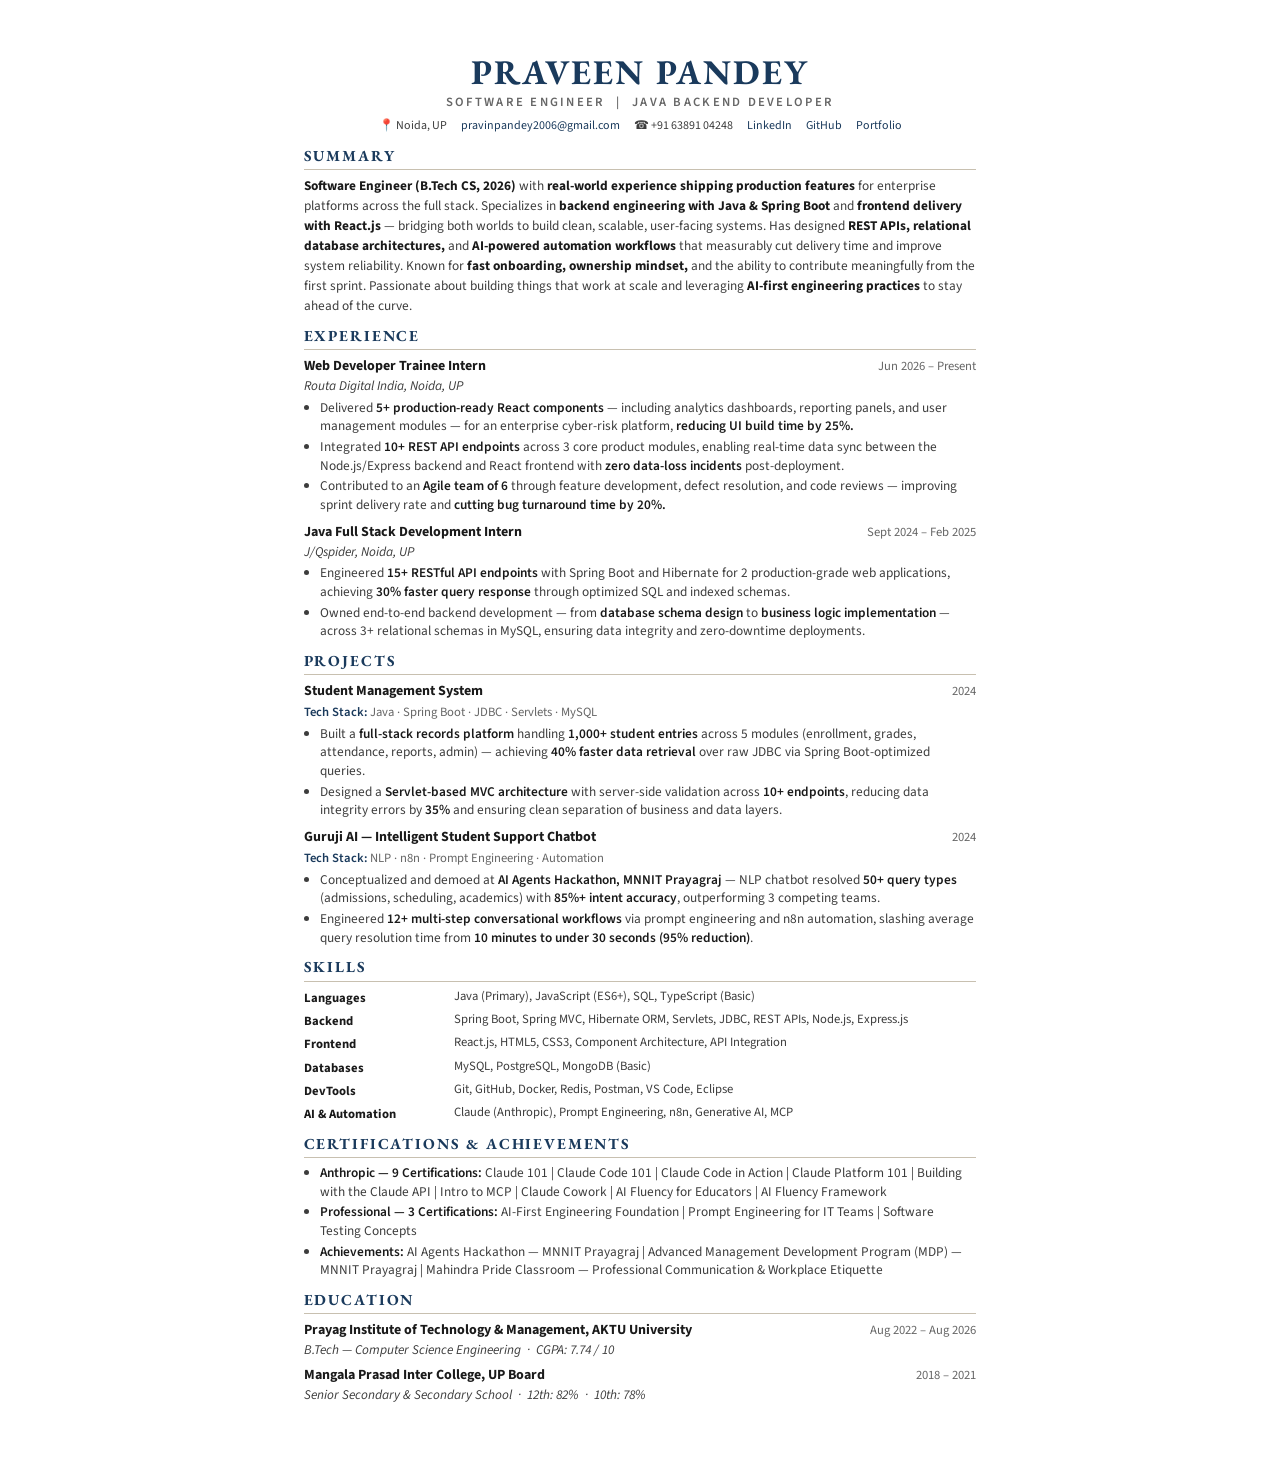
==== commit eda5f8d5: "Update resume link to resume.pdf and align HTML resume details with PDF" ====
--- a/Praveen_Pandey_Resume.html
+++ b/Praveen_Pandey_Resume.html
@@ -256,6 +256,7 @@
     <div class="entry">
       <div class="entry-header">
         <div class="entry-title">Student Management System</div>
+        <div class="entry-date">2024</div>
       </div>
       <div class="tech-line"><span>Tech Stack:</span> Java · Spring Boot · JDBC · Servlets · MySQL</div>
       <ul class="bullets">
@@ -268,6 +269,7 @@
     <div class="entry">
       <div class="entry-header">
         <div class="entry-title">Guruji AI — Intelligent Student Support Chatbot</div>
+        <div class="entry-date">2024</div>
       </div>
       <div class="tech-line"><span>Tech Stack:</span> NLP · n8n · Prompt Engineering · Automation</div>
       <ul class="bullets">
@@ -327,10 +329,10 @@
 
     <div class="entry edu-entry">
       <div class="entry-header">
-        <div class="entry-title">Senior Secondary (12th) &amp; Secondary School (10th)</div>
+        <div class="entry-title">Mangala Prasad Inter College, UP Board</div>
         <div class="entry-date">2018 – 2021</div>
       </div>
-      <div class="entry-org">Mangala Prasad Inter College / UP Board &nbsp;·&nbsp; 12th: 82% &nbsp;·&nbsp; 10th: 78%</div>
+      <div class="entry-org">Senior Secondary &amp; Secondary School &nbsp;·&nbsp; 12th: 82% &nbsp;·&nbsp; 10th: 78%</div>
     </div>
   </div>
 
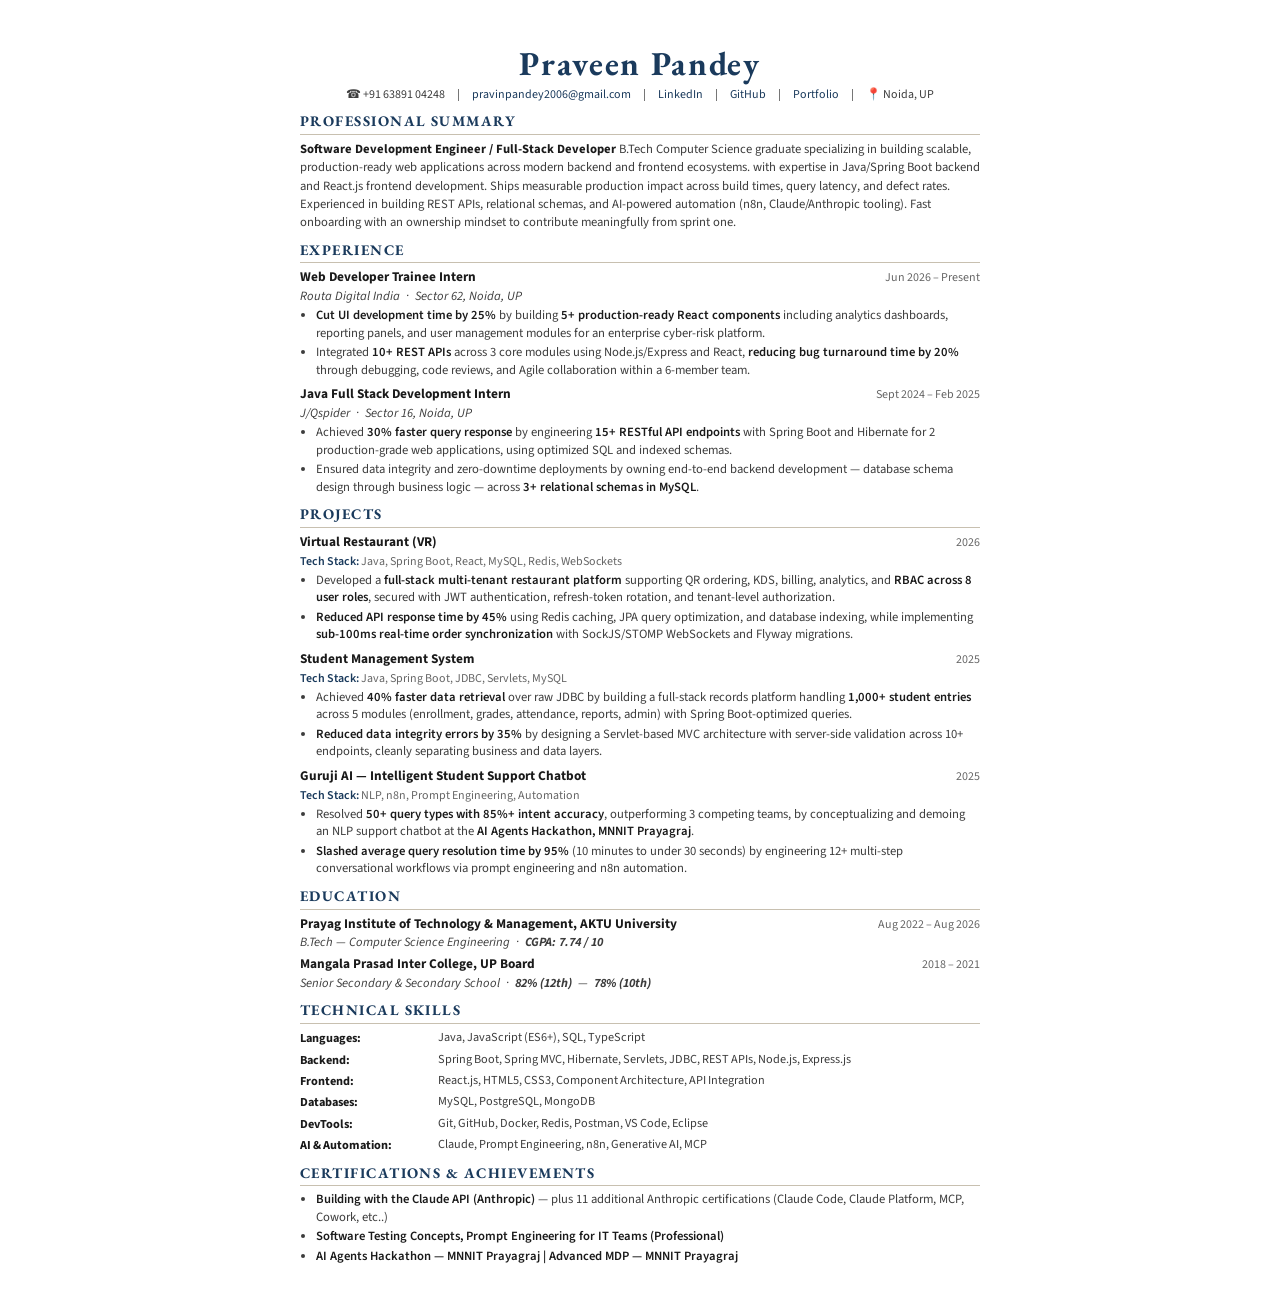
==== commit 0f890923: "Update project dates to 2025, remove skill progress bars, and expand portfolio layout to full screen" ====
--- a/Praveen_Pandey_Resume.html
+++ b/Praveen_Pandey_Resume.html
@@ -3,7 +3,7 @@
 <head>
 <meta charset="UTF-8" />
 <meta name="viewport" content="width=device-width, initial-scale=1.0"/>
-<title>Praveen Pandey – Backend Developer Resume</title>
+<title>Praveen Pandey – Full-Stack & Backend Developer Resume</title>
 <style>
   @import url('https://fonts.googleapis.com/css2?family=EB+Garamond:wght@400;600;700&family=Source+Sans+3:wght@300;400;600;700&display=swap');
 
@@ -23,8 +23,8 @@
     background: var(--bg);
     color: var(--ink);
     font-family: 'Source Sans 3', sans-serif;
-    font-size: 10.5pt;
-    line-height: 1.45;
+    font-size: 10.2pt;
+    line-height: 1.42;
   }
 
   /* ── A4 page shell ── */
@@ -32,7 +32,7 @@
     width: 210mm;
     min-height: 297mm;
     margin: 0 auto;
-    padding: 14mm 16mm 14mm 16mm;
+    padding: 12mm 15mm 12mm 15mm;
     background: #fff;
   }
 
@@ -42,30 +42,21 @@
       width: 210mm;
       min-height: 297mm;
       margin: 0;
-      padding: 14mm 16mm;
+      padding: 12mm 15mm;
       page-break-after: avoid;
     }
     a { color: var(--accent) !important; text-decoration: none; }
   }
 
   /* ── Header ── */
-  .header { text-align: center; margin-bottom: 10px; }
+  .header { text-align: center; margin-bottom: 8px; }
   .header h1 {
     font-family: 'EB Garamond', serif;
-    font-size: 26pt;
+    font-size: 25pt;
     font-weight: 700;
-    letter-spacing: 0.06em;
+    letter-spacing: 0.05em;
     color: var(--accent);
     line-height: 1.1;
-  }
-  .header .tagline {
-    font-size: 9.5pt;
-    font-weight: 600;
-    letter-spacing: 0.18em;
-    text-transform: uppercase;
-    color: var(--muted);
-    margin-top: 2px;
-    margin-bottom: 6px;
   }
   .contact-line {
     font-size: 9pt;
@@ -73,27 +64,28 @@
     display: flex;
     justify-content: center;
     flex-wrap: wrap;
-    gap: 4px 14px;
+    gap: 4px 12px;
+    margin-top: 4px;
   }
   .contact-line a { color: var(--accent); text-decoration: none; }
   .contact-line a:hover { text-decoration: underline; }
 
   /* ── Section ── */
-  .section { margin-top: 9px; }
+  .section { margin-top: 8px; }
   .section-title {
     font-family: 'EB Garamond', serif;
-    font-size: 11.5pt;
+    font-size: 11pt;
     font-weight: 700;
-    letter-spacing: 0.12em;
+    letter-spacing: 0.1em;
     text-transform: uppercase;
     color: var(--accent);
     border-bottom: 1.5px solid var(--rule);
     padding-bottom: 2px;
-    margin-bottom: 6px;
+    margin-bottom: 5px;
   }
 
   /* ── Entry block ── */
-  .entry { margin-bottom: 7px; }
+  .entry { margin-bottom: 6px; }
   .entry-header {
     display: flex;
     justify-content: space-between;
@@ -103,92 +95,73 @@
   }
   .entry-title {
     font-weight: 700;
-    font-size: 10.5pt;
+    font-size: 10pt;
     color: var(--ink);
   }
   .entry-org {
     font-style: italic;
-    font-size: 10pt;
+    font-size: 9.5pt;
     color: var(--mid);
     margin-top: 0px;
   }
   .entry-date {
-    font-size: 9.5pt;
+    font-size: 9pt;
     color: var(--muted);
     white-space: nowrap;
   }
 
   /* ── Bullets ── */
   ul.bullets {
-    margin-top: 3px;
+    margin-top: 2px;
     padding-left: 16px;
     list-style: disc;
   }
   ul.bullets li {
-    font-size: 10pt;
+    font-size: 9.5pt;
     color: var(--mid);
     margin-bottom: 2px;
-    line-height: 1.4;
+    line-height: 1.38;
   }
   ul.bullets li strong { color: var(--ink); font-weight: 600; }
 
   /* ── Tech tags ── */
   .tech-line {
-    font-size: 9.5pt;
+    font-size: 9pt;
     color: var(--muted);
-    margin-top: 2px;
+    margin-top: 1px;
   }
   .tech-line span {
     font-weight: 600;
     color: var(--accent);
   }
 
-  /* ── Project links ── */
-  .proj-links {
-    font-size: 9pt;
-    margin-top: 1px;
-  }
-  .proj-links a {
-    color: var(--accent);
-    text-decoration: none;
-    margin-right: 10px;
-    font-weight: 600;
-  }
-  .proj-links a:hover { text-decoration: underline; }
-
   /* ── Skills grid ── */
   .skills-grid {
     display: grid;
-    grid-template-columns: 140px 1fr;
-    row-gap: 4px;
-    column-gap: 10px;
+    grid-template-columns: 130px 1fr;
+    row-gap: 3px;
+    column-gap: 8px;
   }
   .skill-label {
     font-weight: 700;
-    font-size: 9.5pt;
+    font-size: 9.2pt;
     color: var(--ink);
     padding-top: 1px;
   }
   .skill-value {
-    font-size: 9.5pt;
-    color: var(--mid);
-    line-height: 1.4;
-  }
-  .skill-value strong { color: var(--ink); }
-
-  /* ── Certifications ── */
-  .cert-entry { margin-bottom: 5px; }
-  .cert-title { font-weight: 700; font-size: 10pt; color: var(--ink); }
-  .cert-body { font-size: 9.5pt; color: var(--mid); }
+    font-size: 9.2pt;
+    color: var(--mid);
+    line-height: 1.35;
+  }
 
   /* ── Education ── */
-  .edu-entry { margin-bottom: 5px; }
+  .edu-entry { margin-bottom: 4px; }
 
   /* ── Summary ── */
   .summary-text {
-    font-size: 10pt;
-    color: var(--mid);
-    line-height: 1.5;
+    font-size: 9.5pt;
+    color: var(--mid);
+    line-height: 1.45;
   }
   .summary-text strong { color: var(--ink); }
 </style>
@@ -198,23 +171,27 @@
 
   <!-- ═══════════ HEADER ═══════════ -->
   <div class="header">
-    <h1>PRAVEEN PANDEY</h1>
-    <div class="tagline">Software Engineer &nbsp;|&nbsp; Java Backend Developer</div>
+    <h1>Praveen Pandey</h1>
     <div class="contact-line">
+      <span>☎ +91 63891 04248</span>
+      <span>|</span>
+      <a href="mailto:pravinpandey2006@gmail.com">pravinpandey2006@gmail.com</a>
+      <span>|</span>
+      <a href="https://linkedin.com/in/praveen-pandey-6b781b32b" target="_blank">LinkedIn</a>
+      <span>|</span>
+      <a href="https://github.com/PRAVEENPANDEY7" target="_blank">GitHub</a>
+      <span>|</span>
+      <a href="index.html" target="_blank">Portfolio</a>
+      <span>|</span>
       <span>📍 Noida, UP</span>
-      <a href="mailto:pravinpandey2006@gmail.com">pravinpandey2006@gmail.com</a>
-      <span>☎ +91 63891 04248</span>
-      <a href="https://linkedin.com/in/praveen-pandey-6b781b32b" target="_blank">LinkedIn</a>
-      <a href="https://github.com/PRAVEENPANDEY7" target="_blank">GitHub</a>
-      <a href="index.html" target="_blank">Portfolio</a>
     </div>
   </div>
 
   <!-- ═══════════ PROFESSIONAL SUMMARY ═══════════ -->
   <div class="section">
-    <div class="section-title">Summary</div>
+    <div class="section-title">Professional Summary</div>
     <p class="summary-text">
-      <strong>Software Engineer (B.Tech CS, 2026)</strong> with <strong>real-world experience shipping production features</strong> for enterprise platforms across the full stack. Specializes in <strong>backend engineering with Java & Spring Boot</strong> and <strong>frontend delivery with React.js</strong> — bridging both worlds to build clean, scalable, user-facing systems. Has designed <strong>REST APIs, relational database architectures,</strong> and <strong>AI-powered automation workflows</strong> that measurably cut delivery time and improve system reliability. Known for <strong>fast onboarding, ownership mindset,</strong> and the ability to contribute meaningfully from the first sprint. Passionate about building things that work at scale and leveraging <strong>AI-first engineering practices</strong> to stay ahead of the curve.
+      <strong>Software Development Engineer / Full-Stack Developer</strong> B.Tech Computer Science graduate specializing in building scalable, production-ready web applications across modern backend and frontend ecosystems. with expertise in Java/Spring Boot backend and React.js frontend development. Ships measurable production impact across build times, query latency, and defect rates. Experienced in building REST APIs, relational schemas, and AI-powered automation (n8n, Claude/Anthropic tooling). Fast onboarding with an ownership mindset to contribute meaningfully from sprint one.
     </p>
   </div>
 
@@ -227,11 +204,10 @@
         <div class="entry-title">Web Developer Trainee Intern</div>
         <div class="entry-date">Jun 2026 – Present</div>
       </div>
-      <div class="entry-org">Routa Digital India, Noida, UP</div>
-      <ul class="bullets">
-        <li>Delivered <strong>5+ production-ready React components</strong> — including analytics dashboards, reporting panels, and user management modules — for an enterprise cyber-risk platform, <strong>reducing UI build time by 25%.</strong></li>
-        <li>Integrated <strong>10+ REST API endpoints</strong> across 3 core product modules, enabling real-time data sync between the Node.js/Express backend and React frontend with <strong>zero data-loss incidents</strong> post-deployment.</li>
-        <li>Contributed to an <strong>Agile team of 6</strong> through feature development, defect resolution, and code reviews — improving sprint delivery rate and <strong>cutting bug turnaround time by 20%.</strong></li>
+      <div class="entry-org">Routa Digital India &nbsp;·&nbsp; Sector 62, Noida, UP</div>
+      <ul class="bullets">
+        <li><strong>Cut UI development time by 25%</strong> by building <strong>5+ production-ready React components</strong> including analytics dashboards, reporting panels, and user management modules for an enterprise cyber-risk platform.</li>
+        <li>Integrated <strong>10+ REST APIs</strong> across 3 core modules using Node.js/Express and React, <strong>reducing bug turnaround time by 20%</strong> through debugging, code reviews, and Agile collaboration within a 6-member team.</li>
       </ul>
     </div>
 
@@ -240,10 +216,10 @@
         <div class="entry-title">Java Full Stack Development Intern</div>
         <div class="entry-date">Sept 2024 – Feb 2025</div>
       </div>
-      <div class="entry-org">J/Qspider, Noida, UP</div>
-      <ul class="bullets">
-        <li>Engineered <strong>15+ RESTful API endpoints</strong> with Spring Boot and Hibernate for 2 production-grade web applications, achieving <strong>30% faster query response</strong> through optimized SQL and indexed schemas.</li>
-        <li>Owned end-to-end backend development — from <strong>database schema design</strong> to <strong>business logic implementation</strong> — across 3+ relational schemas in MySQL, ensuring data integrity and zero-downtime deployments.</li>
+      <div class="entry-org">J/Qspider &nbsp;·&nbsp; Sector 16, Noida, UP</div>
+      <ul class="bullets">
+        <li>Achieved <strong>30% faster query response</strong> by engineering <strong>15+ RESTful API endpoints</strong> with Spring Boot and Hibernate for 2 production-grade web applications, using optimized SQL and indexed schemas.</li>
+        <li>Ensured data integrity and zero-downtime deployments by owning end-to-end backend development — database schema design through business logic — across <strong>3+ relational schemas in MySQL</strong>.</li>
       </ul>
     </div>
   </div>
@@ -255,64 +231,42 @@
     <!-- Project 1 -->
     <div class="entry">
       <div class="entry-header">
+        <div class="entry-title">Virtual Restaurant (VR)</div>
+        <div class="entry-date">2026</div>
+      </div>
+      <div class="tech-line"><span>Tech Stack:</span> Java, Spring Boot, React, MySQL, Redis, WebSockets</div>
+      <ul class="bullets">
+        <li>Developed a <strong>full-stack multi-tenant restaurant platform</strong> supporting QR ordering, KDS, billing, analytics, and <strong>RBAC across 8 user roles</strong>, secured with JWT authentication, refresh-token rotation, and tenant-level authorization.</li>
+        <li><strong>Reduced API response time by 45%</strong> using Redis caching, JPA query optimization, and database indexing, while implementing <strong>sub-100ms real-time order synchronization</strong> with SockJS/STOMP WebSockets and Flyway migrations.</li>
+      </ul>
+    </div>
+
+    <!-- Project 2 -->
+    <div class="entry">
+      <div class="entry-header">
         <div class="entry-title">Student Management System</div>
-        <div class="entry-date">2024</div>
-      </div>
-      <div class="tech-line"><span>Tech Stack:</span> Java · Spring Boot · JDBC · Servlets · MySQL</div>
-      <ul class="bullets">
-        <li>Built a <strong>full-stack records platform</strong> handling <strong>1,000+ student entries</strong> across 5 modules (enrollment, grades, attendance, reports, admin) — achieving <strong>40% faster data retrieval</strong> over raw JDBC via Spring Boot-optimized queries.</li>
-        <li>Designed a <strong>Servlet-based MVC architecture</strong> with server-side validation across <strong>10+ endpoints</strong>, reducing data integrity errors by <strong>35%</strong> and ensuring clean separation of business and data layers.</li>
-      </ul>
-    </div>
-
-    <!-- Project 2 -->
+        <div class="entry-date">2025</div>
+      </div>
+      <div class="tech-line"><span>Tech Stack:</span> Java, Spring Boot, JDBC, Servlets, MySQL</div>
+      <ul class="bullets">
+        <li>Achieved <strong>40% faster data retrieval</strong> over raw JDBC by building a full-stack records platform handling <strong>1,000+ student entries</strong> across 5 modules (enrollment, grades, attendance, reports, admin) with Spring Boot-optimized queries.</li>
+        <li><strong>Reduced data integrity errors by 35%</strong> by designing a Servlet-based MVC architecture with server-side validation across 10+ endpoints, cleanly separating business and data layers.</li>
+      </ul>
+    </div>
+
+    <!-- Project 3 -->
     <div class="entry">
       <div class="entry-header">
         <div class="entry-title">Guruji AI — Intelligent Student Support Chatbot</div>
-        <div class="entry-date">2024</div>
-      </div>
-      <div class="tech-line"><span>Tech Stack:</span> NLP · n8n · Prompt Engineering · Automation</div>
-      <ul class="bullets">
-        <li>Conceptualized and demoed at <strong>AI Agents Hackathon, MNNIT Prayagraj</strong> — NLP chatbot resolved <strong>50+ query types</strong> (admissions, scheduling, academics) with <strong>85%+ intent accuracy</strong>, outperforming 3 competing teams.</li>
-        <li>Engineered <strong>12+ multi-step conversational workflows</strong> via prompt engineering and n8n automation, slashing average query resolution time from <strong>10 minutes to under 30 seconds (95% reduction)</strong>.</li>
-      </ul>
-    </div>
-
-  </div>
-
-  <!-- ═══════════ TECHNICAL SKILLS ═══════════ -->
-  <div class="section">
-    <div class="section-title">Skills</div>
-    <div class="skills-grid">
-      <div class="skill-label">Languages</div>
-      <div class="skill-value">Java (Primary), JavaScript (ES6+), SQL, TypeScript (Basic)</div>
-
-      <div class="skill-label">Backend</div>
-      <div class="skill-value">Spring Boot, Spring MVC, Hibernate ORM, Servlets, JDBC, REST APIs, Node.js, Express.js</div>
-
-      <div class="skill-label">Frontend</div>
-      <div class="skill-value">React.js, HTML5, CSS3, Component Architecture, API Integration</div>
-
-      <div class="skill-label">Databases</div>
-      <div class="skill-value">MySQL, PostgreSQL, MongoDB (Basic)</div>
-
-      <div class="skill-label">DevTools</div>
-      <div class="skill-value">Git, GitHub, Docker, Redis, Postman, VS Code, Eclipse</div>
-
-      <div class="skill-label">AI &amp; Automation</div>
-      <div class="skill-value">Claude (Anthropic), Prompt Engineering, n8n, Generative AI, MCP</div>
-    </div>
-  </div>
-
-  <!-- ═══════════ CERTIFICATIONS & ACHIEVEMENTS ═══════════ -->
-  <div class="section">
-    <div class="section-title">Certifications &amp; Achievements</div>
-
-    <ul class="bullets" style="padding-left:16px;">
-      <li><strong>Anthropic — 9 Certifications:</strong> Claude 101 | Claude Code 101 | Claude Code in Action | Claude Platform 101 | Building with the Claude API | Intro to MCP | Claude Cowork | AI Fluency for Educators | AI Fluency Framework</li>
-      <li><strong>Professional — 3 Certifications:</strong> AI-First Engineering Foundation | Prompt Engineering for IT Teams | Software Testing Concepts</li>
-      <li><strong>Achievements:</strong> AI Agents Hackathon — MNNIT Prayagraj | Advanced Management Development Program (MDP) — MNNIT Prayagraj | Mahindra Pride Classroom — Professional Communication &amp; Workplace Etiquette</li>
-    </ul>
+        <div class="entry-date">2025</div>
+      </div>
+      <div class="tech-line"><span>Tech Stack:</span> NLP, n8n, Prompt Engineering, Automation</div>
+      <ul class="bullets">
+        <li>Resolved <strong>50+ query types with 85%+ intent accuracy</strong>, outperforming 3 competing teams, by conceptualizing and demoing an NLP support chatbot at the <strong>AI Agents Hackathon, MNNIT Prayagraj</strong>.</li>
+        <li><strong>Slashed average query resolution time by 95%</strong> (10 minutes to under 30 seconds) by engineering 12+ multi-step conversational workflows via prompt engineering and n8n automation.</li>
+      </ul>
+    </div>
+
   </div>
 
   <!-- ═══════════ EDUCATION ═══════════ -->
@@ -324,7 +278,7 @@
         <div class="entry-title">Prayag Institute of Technology &amp; Management, AKTU University</div>
         <div class="entry-date">Aug 2022 – Aug 2026</div>
       </div>
-      <div class="entry-org">B.Tech — Computer Science Engineering &nbsp;·&nbsp; CGPA: 7.74 / 10</div>
+      <div class="entry-org">B.Tech — Computer Science Engineering &nbsp;·&nbsp; <strong>CGPA: 7.74 / 10</strong></div>
     </div>
 
     <div class="entry edu-entry">
@@ -332,10 +286,46 @@
         <div class="entry-title">Mangala Prasad Inter College, UP Board</div>
         <div class="entry-date">2018 – 2021</div>
       </div>
-      <div class="entry-org">Senior Secondary &amp; Secondary School &nbsp;·&nbsp; 12th: 82% &nbsp;·&nbsp; 10th: 78%</div>
-    </div>
+      <div class="entry-org">Senior Secondary &amp; Secondary School &nbsp;·&nbsp; <strong>82% (12th)</strong> &nbsp;—&nbsp; <strong>78% (10th)</strong></div>
+    </div>
+  </div>
+
+  <!-- ═══════════ TECHNICAL SKILLS ═══════════ -->
+  <div class="section">
+    <div class="section-title">Technical Skills</div>
+    <div class="skills-grid">
+      <div class="skill-label">Languages:</div>
+      <div class="skill-value">Java, JavaScript (ES6+), SQL, TypeScript</div>
+
+      <div class="skill-label">Backend:</div>
+      <div class="skill-value">Spring Boot, Spring MVC, Hibernate, Servlets, JDBC, REST APIs, Node.js, Express.js</div>
+
+      <div class="skill-label">Frontend:</div>
+      <div class="skill-value">React.js, HTML5, CSS3, Component Architecture, API Integration</div>
+
+      <div class="skill-label">Databases:</div>
+      <div class="skill-value">MySQL, PostgreSQL, MongoDB</div>
+
+      <div class="skill-label">DevTools:</div>
+      <div class="skill-value">Git, GitHub, Docker, Redis, Postman, VS Code, Eclipse</div>
+
+      <div class="skill-label">AI &amp; Automation:</div>
+      <div class="skill-value">Claude, Prompt Engineering, n8n, Generative AI, MCP</div>
+    </div>
+  </div>
+
+  <!-- ═══════════ CERTIFICATIONS & ACHIEVEMENTS ═══════════ -->
+  <div class="section">
+    <div class="section-title">Certifications &amp; Achievements</div>
+
+    <ul class="bullets" style="padding-left:16px;">
+      <li><strong>Building with the Claude API (Anthropic)</strong> — plus 11 additional Anthropic certifications (Claude Code, Claude Platform, MCP, Cowork, etc..)</li>
+      <li><strong>Software Testing Concepts, Prompt Engineering for IT Teams (Professional)</strong></li>
+      <li><strong>AI Agents Hackathon — MNNIT Prayagraj | Advanced MDP — MNNIT Prayagraj</strong></li>
+    </ul>
   </div>
 
 </div><!-- end .page -->
 </body>
 </html>
+
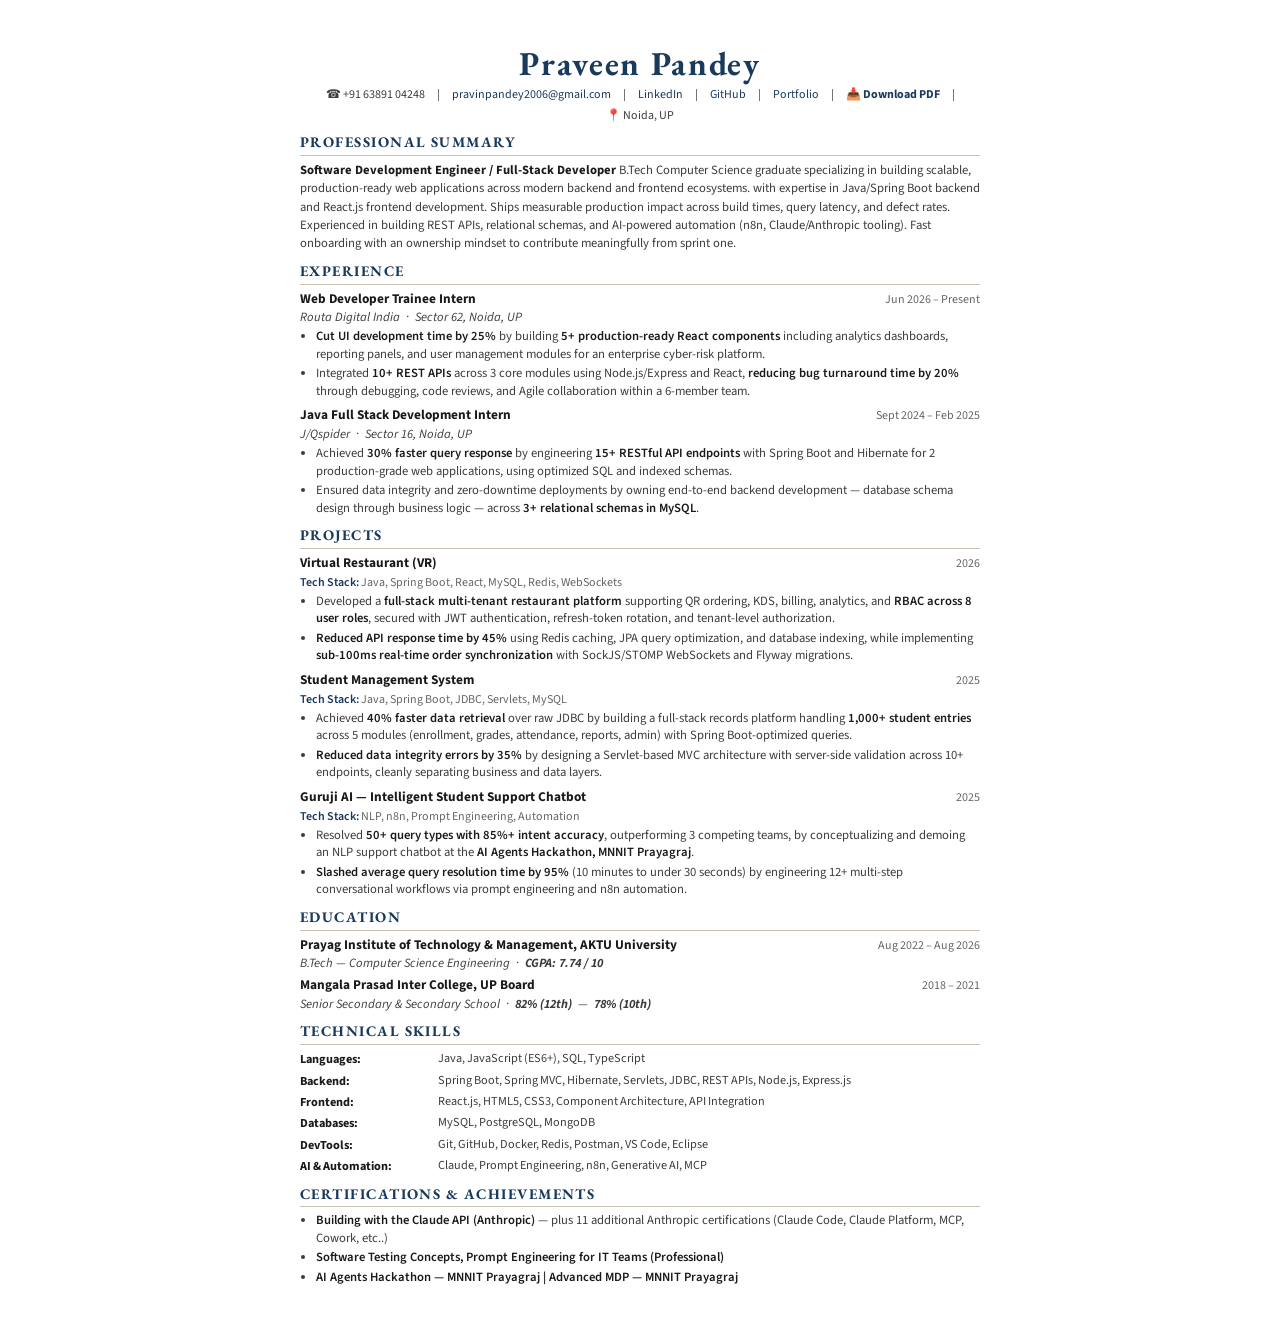
==== commit 2fe625f7: "Direct resume PDF download links and perfect hero card layout proportions" ====
--- a/Praveen_Pandey_Resume.html
+++ b/Praveen_Pandey_Resume.html
@@ -183,6 +183,8 @@
       <span>|</span>
       <a href="index.html" target="_blank">Portfolio</a>
       <span>|</span>
+      <a href="resume.pdf" target="_blank" download="Praveen_Pandey_Resume.pdf" style="font-weight:700;">📥 Download PDF</a>
+      <span>|</span>
       <span>📍 Noida, UP</span>
     </div>
   </div>
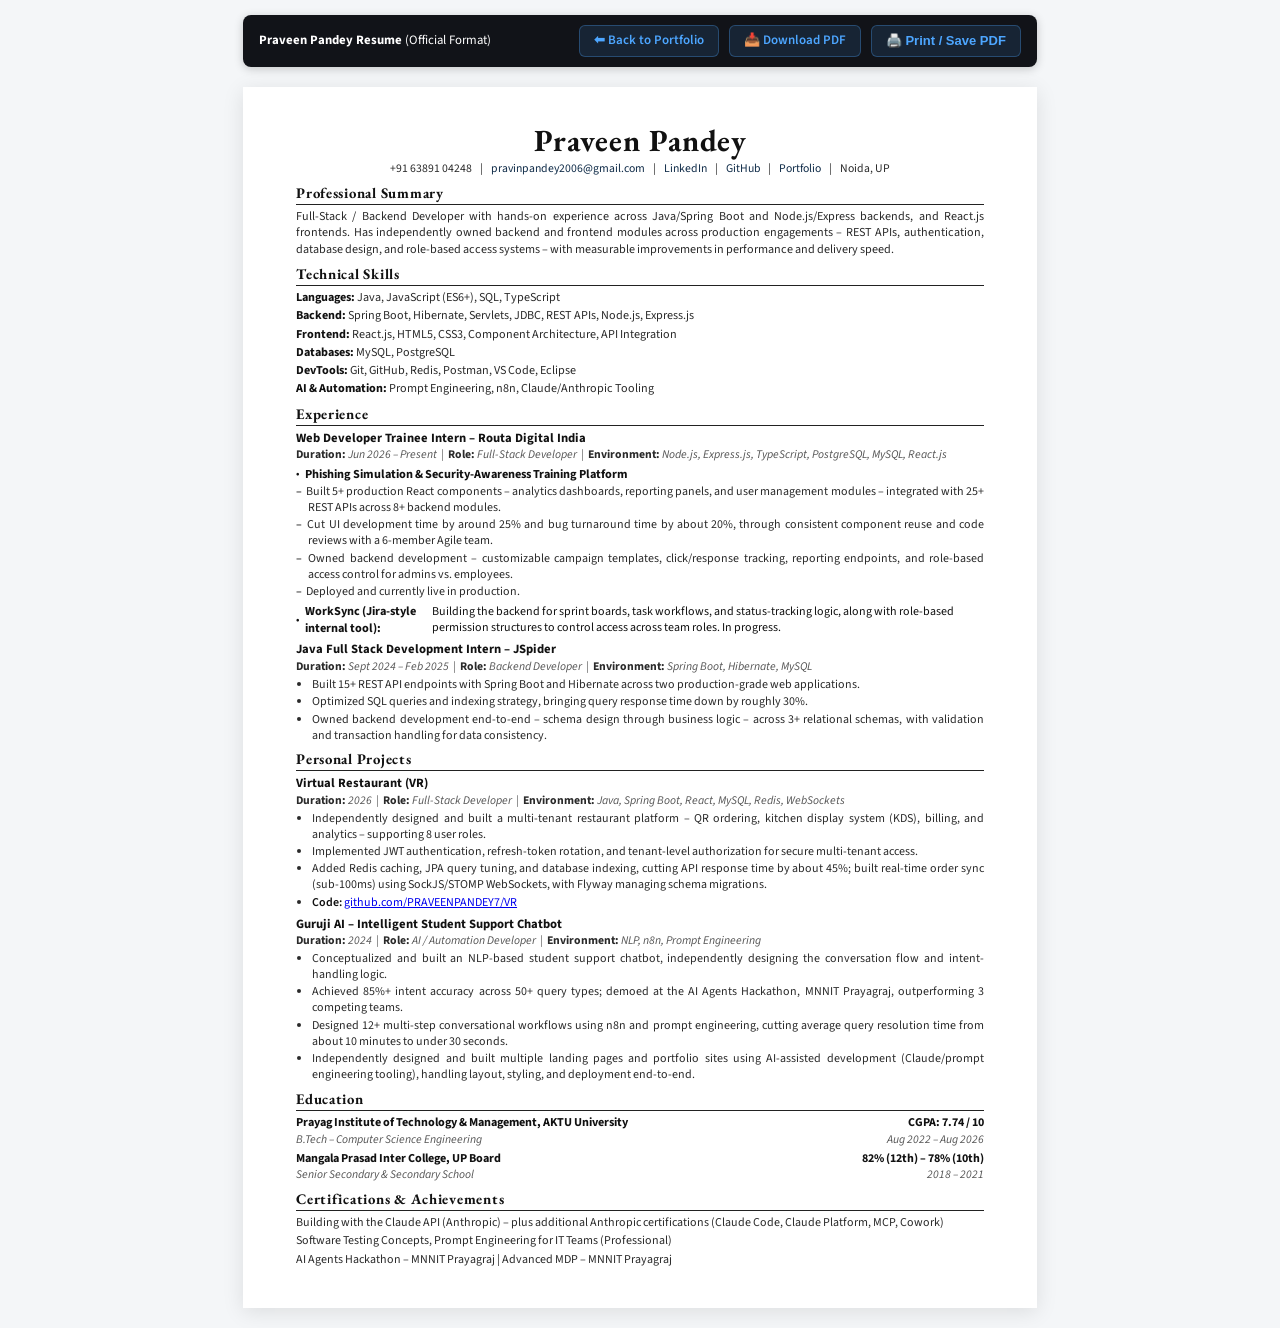
==== commit d69f62dc: "Add new Praveen.resume.pdf and sync portfolio with updated resume" ====
--- a/Praveen_Pandey_Resume.html
+++ b/Praveen_Pandey_Resume.html
@@ -3,89 +3,152 @@
 <head>
 <meta charset="UTF-8" />
 <meta name="viewport" content="width=device-width, initial-scale=1.0"/>
-<title>Praveen Pandey – Full-Stack & Backend Developer Resume</title>
+<title>Praveen Pandey – Full-Stack &amp; Backend Developer Resume</title>
 <style>
-  @import url('https://fonts.googleapis.com/css2?family=EB+Garamond:wght@400;600;700&family=Source+Sans+3:wght@300;400;600;700&display=swap');
+  @import url('https://fonts.googleapis.com/css2?family=EB+Garamond:ital,wght@0,400;0,600;0,700;1,400;1,600&family=Source+Sans+3:ital,wght@0,300;0,400;0,600;0,700;1,400&display=swap');
 
   *, *::before, *::after { box-sizing: border-box; margin: 0; padding: 0; }
 
   :root {
-    --ink: #1a1a1a;
-    --mid: #3d3d3d;
-    --muted: #666;
-    --rule: #c8c0b0;
-    --accent: #1a3a5c;
+    --ink: #111111;
+    --mid: #2a2a2a;
+    --muted: #555555;
+    --rule: #222222;
+    --accent: #0f2b48;
     --bg: #ffffff;
-    --gap: 8px;
   }
 
   html, body {
-    background: var(--bg);
-    color: var(--ink);
-    font-family: 'Source Sans 3', sans-serif;
-    font-size: 10.2pt;
-    line-height: 1.42;
+    background: #f4f6f8;
+    color: var(--ink);
+    font-family: 'Source Sans 3', -apple-system, BlinkMacSystemFont, 'Segoe UI', Roboto, sans-serif;
+    font-size: 9.6pt;
+    line-height: 1.36;
+    -webkit-print-color-adjust: exact;
+    print-color-adjust: exact;
   }
 
   /* ── A4 page shell ── */
   .page {
     width: 210mm;
     min-height: 297mm;
-    margin: 0 auto;
-    padding: 12mm 15mm 12mm 15mm;
+    margin: 20px auto;
+    padding: 10mm 14mm 10mm 14mm;
     background: #fff;
+    box-shadow: 0 4px 20px rgba(0,0,0,0.1);
   }
 
   @media print {
-    html, body { background: #fff; }
+    html, body { 
+      background: #fff !important; 
+      margin: 0 !important;
+      padding: 0 !important;
+    }
     .page {
-      width: 210mm;
-      min-height: 297mm;
-      margin: 0;
-      padding: 12mm 15mm;
-      page-break-after: avoid;
+      width: 210mm !important;
+      min-height: 297mm !important;
+      height: 297mm !important;
+      margin: 0 !important;
+      padding: 10mm 14mm !important;
+      box-shadow: none !important;
+      page-break-after: avoid !important;
+      page-break-inside: avoid !important;
     }
-    a { color: var(--accent) !important; text-decoration: none; }
+    .no-print { display: none !important; }
+    a { color: var(--ink) !important; text-decoration: none !important; }
+  }
+
+  /* ── Print Action Bar (on screen only) ── */
+  .action-bar {
+    max-width: 210mm;
+    margin: 15px auto 0;
+    display: flex;
+    justify-content: space-between;
+    align-items: center;
+    padding: 10px 16px;
+    background: #111318;
+    color: #fff;
+    border-radius: 8px;
+    box-shadow: 0 2px 10px rgba(0,0,0,0.2);
+  }
+  .action-bar a, .action-bar button {
+    color: #4da6ff;
+    text-decoration: none;
+    font-weight: 600;
+    font-size: 13px;
+    background: rgba(77,166,255,0.12);
+    border: 1px solid rgba(77,166,255,0.3);
+    padding: 6px 14px;
+    border-radius: 6px;
+    cursor: pointer;
+    transition: all 0.2s;
+  }
+  .action-bar a:hover, .action-bar button:hover {
+    background: #4da6ff;
+    color: #0d0f14;
   }
 
   /* ── Header ── */
-  .header { text-align: center; margin-bottom: 8px; }
+  .header { text-align: center; margin-bottom: 6px; }
   .header h1 {
-    font-family: 'EB Garamond', serif;
-    font-size: 25pt;
-    font-weight: 700;
-    letter-spacing: 0.05em;
-    color: var(--accent);
+    font-family: 'EB Garamond', Georgia, serif;
+    font-size: 23pt;
+    font-weight: 700;
+    letter-spacing: 0.03em;
+    color: #111;
     line-height: 1.1;
   }
   .contact-line {
-    font-size: 9pt;
+    font-size: 8.8pt;
     color: var(--mid);
     display: flex;
     justify-content: center;
+    align-items: center;
     flex-wrap: wrap;
-    gap: 4px 12px;
-    margin-top: 4px;
+    gap: 2px 8px;
+    margin-top: 3px;
   }
   .contact-line a { color: var(--accent); text-decoration: none; }
   .contact-line a:hover { text-decoration: underline; }
 
   /* ── Section ── */
-  .section { margin-top: 8px; }
+  .section { margin-top: 6px; }
   .section-title {
-    font-family: 'EB Garamond', serif;
+    font-family: 'EB Garamond', Georgia, serif;
     font-size: 11pt;
     font-weight: 700;
-    letter-spacing: 0.1em;
-    text-transform: uppercase;
-    color: var(--accent);
-    border-bottom: 1.5px solid var(--rule);
-    padding-bottom: 2px;
-    margin-bottom: 5px;
+    letter-spacing: 0.05em;
+    color: #111;
+    border-bottom: 1px solid var(--rule);
+    padding-bottom: 1px;
+    margin-bottom: 4px;
+  }
+
+  /* ── Summary ── */
+  .summary-text {
+    font-size: 9.1pt;
+    color: var(--mid);
+    line-height: 1.35;
+    text-align: justify;
+  }
+
+  /* ── Skills grid ── */
+  .skills-list {
+    font-size: 9.1pt;
+    line-height: 1.38;
+    color: var(--mid);
+  }
+  .skills-list p {
+    margin-bottom: 1.5px;
+  }
+  .skills-list strong {
+    color: var(--ink);
+    font-weight: 700;
   }
 
   /* ── Entry block ── */
-  .entry { margin-bottom: 6px; }
+  .entry { margin-bottom: 5px; }
+  .entry:last-child { margin-bottom: 0; }
   .entry-header {
     display: flex;
     justify-content: space-between;
@@ -95,85 +158,114 @@
   }
   .entry-title {
     font-weight: 700;
-    font-size: 10pt;
-    color: var(--ink);
-  }
-  .entry-org {
+    font-size: 9.5pt;
+    color: var(--ink);
+  }
+  .entry-meta {
+    font-size: 8.8pt;
+    color: var(--muted);
     font-style: italic;
-    font-size: 9.5pt;
-    color: var(--mid);
     margin-top: 0px;
-  }
-  .entry-date {
-    font-size: 9pt;
-    color: var(--muted);
-    white-space: nowrap;
+    margin-bottom: 2px;
+  }
+  .entry-meta strong {
+    font-style: normal;
+    color: var(--mid);
+  }
+  .entry-subheading {
+    font-size: 9.2pt;
+    font-weight: 600;
+    color: var(--ink);
+    margin-top: 3px;
+    margin-bottom: 1px;
+    display: flex;
+    align-items: center;
+    gap: 6px;
+  }
+  .entry-subheading .bullet-dot {
+    font-size: 8pt;
   }
 
   /* ── Bullets ── */
   ul.bullets {
-    margin-top: 2px;
+    margin-top: 1px;
     padding-left: 16px;
     list-style: disc;
   }
+  ul.bullets.dash-list {
+    list-style: none;
+    padding-left: 12px;
+  }
+  ul.bullets.dash-list li::before {
+    content: "– ";
+    font-weight: 600;
+    margin-left: -12px;
+    margin-right: 2px;
+  }
   ul.bullets li {
-    font-size: 9.5pt;
-    color: var(--mid);
+    font-size: 9.0pt;
+    color: var(--mid);
+    margin-bottom: 1.5px;
+    line-height: 1.33;
+    text-align: justify;
+  }
+  ul.bullets li strong { color: var(--ink); font-weight: 600; }
+
+  /* ── Education Grid ── */
+  .edu-row {
+    display: flex;
+    justify-content: space-between;
+    align-items: baseline;
+    font-size: 9.1pt;
+  }
+  .edu-title {
+    font-weight: 700;
+    color: var(--ink);
+  }
+  .edu-score {
+    font-weight: 700;
+    color: var(--ink);
+    font-size: 9.0pt;
+  }
+  .edu-subrow {
+    display: flex;
+    justify-content: space-between;
+    align-items: baseline;
+    font-size: 8.8pt;
+    color: var(--muted);
+    font-style: italic;
+    margin-bottom: 3px;
+  }
+
+  /* ── Certifications List ── */
+  .cert-list {
+    font-size: 9.0pt;
+    color: var(--mid);
+    line-height: 1.36;
+  }
+  .cert-list p {
     margin-bottom: 2px;
-    line-height: 1.38;
-  }
-  ul.bullets li strong { color: var(--ink); font-weight: 600; }
-
-  /* ── Tech tags ── */
-  .tech-line {
-    font-size: 9pt;
-    color: var(--muted);
-    margin-top: 1px;
-  }
-  .tech-line span {
-    font-weight: 600;
-    color: var(--accent);
-  }
-
-  /* ── Skills grid ── */
-  .skills-grid {
-    display: grid;
-    grid-template-columns: 130px 1fr;
-    row-gap: 3px;
-    column-gap: 8px;
-  }
-  .skill-label {
-    font-weight: 700;
-    font-size: 9.2pt;
-    color: var(--ink);
-    padding-top: 1px;
-  }
-  .skill-value {
-    font-size: 9.2pt;
-    color: var(--mid);
-    line-height: 1.35;
-  }
-
-  /* ── Education ── */
-  .edu-entry { margin-bottom: 4px; }
-
-  /* ── Summary ── */
-  .summary-text {
-    font-size: 9.5pt;
-    color: var(--mid);
-    line-height: 1.45;
-  }
-  .summary-text strong { color: var(--ink); }
+  }
 </style>
 </head>
 <body>
+
+<div class="action-bar no-print">
+  <div><strong>Praveen Pandey Resume</strong> (Official Format)</div>
+  <div style="display: flex; gap: 10px;">
+    <a href="index.html">⬅ Back to Portfolio</a>
+    <a href="Praveen.resume.pdf" download="Praveen_Pandey_Resume.pdf">📥 Download PDF</a>
+    <button onclick="window.print()">🖨️ Print / Save PDF</button>
+  </div>
+</div>
+
 <div class="page">
 
   <!-- ═══════════ HEADER ═══════════ -->
   <div class="header">
     <h1>Praveen Pandey</h1>
     <div class="contact-line">
-      <span>☎ +91 63891 04248</span>
+      <span>+91 63891 04248</span>
       <span>|</span>
       <a href="mailto:pravinpandey2006@gmail.com">pravinpandey2006@gmail.com</a>
       <span>|</span>
@@ -183,9 +275,7 @@
       <span>|</span>
       <a href="index.html" target="_blank">Portfolio</a>
       <span>|</span>
-      <a href="resume.pdf" target="_blank" download="Praveen_Pandey_Resume.pdf" style="font-weight:700;">📥 Download PDF</a>
-      <span>|</span>
-      <span>📍 Noida, UP</span>
+      <span>Noida, UP</span>
     </div>
   </div>
 
@@ -193,141 +283,138 @@
   <div class="section">
     <div class="section-title">Professional Summary</div>
     <p class="summary-text">
-      <strong>Software Development Engineer / Full-Stack Developer</strong> B.Tech Computer Science graduate specializing in building scalable, production-ready web applications across modern backend and frontend ecosystems. with expertise in Java/Spring Boot backend and React.js frontend development. Ships measurable production impact across build times, query latency, and defect rates. Experienced in building REST APIs, relational schemas, and AI-powered automation (n8n, Claude/Anthropic tooling). Fast onboarding with an ownership mindset to contribute meaningfully from sprint one.
+      Full-Stack / Backend Developer with hands-on experience across Java/Spring Boot and Node.js/Express backends, and React.js frontends. Has independently owned backend and frontend modules across production engagements – REST APIs, authentication, database design, and role-based access systems – with measurable improvements in performance and delivery speed.
     </p>
   </div>
 
-  <!-- ═══════════ WORK EXPERIENCE ═══════════ -->
+  <!-- ═══════════ TECHNICAL SKILLS ═══════════ -->
+  <div class="section">
+    <div class="section-title">Technical Skills</div>
+    <div class="skills-list">
+      <p><strong>Languages:</strong> Java, JavaScript (ES6+), SQL, TypeScript</p>
+      <p><strong>Backend:</strong> Spring Boot, Hibernate, Servlets, JDBC, REST APIs, Node.js, Express.js</p>
+      <p><strong>Frontend:</strong> React.js, HTML5, CSS3, Component Architecture, API Integration</p>
+      <p><strong>Databases:</strong> MySQL, PostgreSQL</p>
+      <p><strong>DevTools:</strong> Git, GitHub, Redis, Postman, VS Code, Eclipse</p>
+      <p><strong>AI &amp; Automation:</strong> Prompt Engineering, n8n, Claude/Anthropic Tooling</p>
+    </div>
+  </div>
+
+  <!-- ═══════════ EXPERIENCE ═══════════ -->
   <div class="section">
     <div class="section-title">Experience</div>
 
+    <!-- Company 1 -->
     <div class="entry">
       <div class="entry-header">
-        <div class="entry-title">Web Developer Trainee Intern</div>
-        <div class="entry-date">Jun 2026 – Present</div>
-      </div>
-      <div class="entry-org">Routa Digital India &nbsp;·&nbsp; Sector 62, Noida, UP</div>
+        <div class="entry-title">Web Developer Trainee Intern – Routa Digital India</div>
+      </div>
+      <div class="entry-meta">
+        <strong>Duration:</strong> Jun 2026 – Present &nbsp;|&nbsp; <strong>Role:</strong> Full-Stack Developer &nbsp;|&nbsp; <strong>Environment:</strong> Node.js, Express.js, TypeScript, PostgreSQL, MySQL, React.js
+      </div>
+
+      <div class="entry-subheading">
+        <span class="bullet-dot">•</span> <strong>Phishing Simulation &amp; Security-Awareness Training Platform</strong>
+      </div>
+      <ul class="bullets dash-list">
+        <li>Built 5+ production React components – analytics dashboards, reporting panels, and user management modules – integrated with 25+ REST APIs across 8+ backend modules.</li>
+        <li>Cut UI development time by around 25% and bug turnaround time by about 20%, through consistent component reuse and code reviews with a 6-member Agile team.</li>
+        <li>Owned backend development – customizable campaign templates, click/response tracking, reporting endpoints, and role-based access control for admins vs. employees.</li>
+        <li>Deployed and currently live in production.</li>
+      </ul>
+
+      <div class="entry-subheading" style="margin-top: 3px;">
+        <span class="bullet-dot">•</span> <strong>WorkSync (Jira-style internal tool):</strong> <span style="font-weight: 400; font-size: 9.0pt; margin-left: 2px;">Building the backend for sprint boards, task workflows, and status-tracking logic, along with role-based permission structures to control access across team roles. In progress.</span>
+      </div>
+    </div>
+
+    <!-- Company 2 -->
+    <div class="entry" style="margin-top: 5px;">
+      <div class="entry-header">
+        <div class="entry-title">Java Full Stack Development Intern – JSpider</div>
+      </div>
+      <div class="entry-meta">
+        <strong>Duration:</strong> Sept 2024 – Feb 2025 &nbsp;|&nbsp; <strong>Role:</strong> Backend Developer &nbsp;|&nbsp; <strong>Environment:</strong> Spring Boot, Hibernate, MySQL
+      </div>
       <ul class="bullets">
-        <li><strong>Cut UI development time by 25%</strong> by building <strong>5+ production-ready React components</strong> including analytics dashboards, reporting panels, and user management modules for an enterprise cyber-risk platform.</li>
-        <li>Integrated <strong>10+ REST APIs</strong> across 3 core modules using Node.js/Express and React, <strong>reducing bug turnaround time by 20%</strong> through debugging, code reviews, and Agile collaboration within a 6-member team.</li>
+        <li>Built 15+ REST API endpoints with Spring Boot and Hibernate across two production-grade web applications.</li>
+        <li>Optimized SQL queries and indexing strategy, bringing query response time down by roughly 30%.</li>
+        <li>Owned backend development end-to-end – schema design through business logic – across 3+ relational schemas, with validation and transaction handling for data consistency.</li>
       </ul>
     </div>
-
-    <div class="entry">
-      <div class="entry-header">
-        <div class="entry-title">Java Full Stack Development Intern</div>
-        <div class="entry-date">Sept 2024 – Feb 2025</div>
-      </div>
-      <div class="entry-org">J/Qspider &nbsp;·&nbsp; Sector 16, Noida, UP</div>
-      <ul class="bullets">
-        <li>Achieved <strong>30% faster query response</strong> by engineering <strong>15+ RESTful API endpoints</strong> with Spring Boot and Hibernate for 2 production-grade web applications, using optimized SQL and indexed schemas.</li>
-        <li>Ensured data integrity and zero-downtime deployments by owning end-to-end backend development — database schema design through business logic — across <strong>3+ relational schemas in MySQL</strong>.</li>
-      </ul>
-    </div>
-  </div>
-
-  <!-- ═══════════ PROJECTS ═══════════ -->
-  <div class="section">
-    <div class="section-title">Projects</div>
+  </div>
+
+  <!-- ═══════════ PERSONAL PROJECTS ═══════════ -->
+  <div class="section">
+    <div class="section-title">Personal Projects</div>
 
     <!-- Project 1 -->
     <div class="entry">
       <div class="entry-header">
         <div class="entry-title">Virtual Restaurant (VR)</div>
-        <div class="entry-date">2026</div>
-      </div>
-      <div class="tech-line"><span>Tech Stack:</span> Java, Spring Boot, React, MySQL, Redis, WebSockets</div>
+      </div>
+      <div class="entry-meta">
+        <strong>Duration:</strong> 2026 &nbsp;|&nbsp; <strong>Role:</strong> Full-Stack Developer &nbsp;|&nbsp; <strong>Environment:</strong> Java, Spring Boot, React, MySQL, Redis, WebSockets
+      </div>
       <ul class="bullets">
-        <li>Developed a <strong>full-stack multi-tenant restaurant platform</strong> supporting QR ordering, KDS, billing, analytics, and <strong>RBAC across 8 user roles</strong>, secured with JWT authentication, refresh-token rotation, and tenant-level authorization.</li>
-        <li><strong>Reduced API response time by 45%</strong> using Redis caching, JPA query optimization, and database indexing, while implementing <strong>sub-100ms real-time order synchronization</strong> with SockJS/STOMP WebSockets and Flyway migrations.</li>
+        <li>Independently designed and built a multi-tenant restaurant platform – QR ordering, kitchen display system (KDS), billing, and analytics – supporting 8 user roles.</li>
+        <li>Implemented JWT authentication, refresh-token rotation, and tenant-level authorization for secure multi-tenant access.</li>
+        <li>Added Redis caching, JPA query tuning, and database indexing, cutting API response time by about 45%; built real-time order sync (sub-100ms) using SockJS/STOMP WebSockets, with Flyway managing schema migrations.</li>
+        <li><strong>Code:</strong> <a href="https://github.com/PRAVEENPANDEY7/VR" target="_blank">github.com/PRAVEENPANDEY7/VR</a></li>
       </ul>
     </div>
 
     <!-- Project 2 -->
-    <div class="entry">
+    <div class="entry" style="margin-top: 4px;">
       <div class="entry-header">
-        <div class="entry-title">Student Management System</div>
-        <div class="entry-date">2025</div>
-      </div>
-      <div class="tech-line"><span>Tech Stack:</span> Java, Spring Boot, JDBC, Servlets, MySQL</div>
+        <div class="entry-title">Guruji AI – Intelligent Student Support Chatbot</div>
+      </div>
+      <div class="entry-meta">
+        <strong>Duration:</strong> 2024 &nbsp;|&nbsp; <strong>Role:</strong> AI / Automation Developer &nbsp;|&nbsp; <strong>Environment:</strong> NLP, n8n, Prompt Engineering
+      </div>
       <ul class="bullets">
-        <li>Achieved <strong>40% faster data retrieval</strong> over raw JDBC by building a full-stack records platform handling <strong>1,000+ student entries</strong> across 5 modules (enrollment, grades, attendance, reports, admin) with Spring Boot-optimized queries.</li>
-        <li><strong>Reduced data integrity errors by 35%</strong> by designing a Servlet-based MVC architecture with server-side validation across 10+ endpoints, cleanly separating business and data layers.</li>
+        <li>Conceptualized and built an NLP-based student support chatbot, independently designing the conversation flow and intent-handling logic.</li>
+        <li>Achieved 85%+ intent accuracy across 50+ query types; demoed at the AI Agents Hackathon, MNNIT Prayagraj, outperforming 3 competing teams.</li>
+        <li>Designed 12+ multi-step conversational workflows using n8n and prompt engineering, cutting average query resolution time from about 10 minutes to under 30 seconds.</li>
+        <li>Independently designed and built multiple landing pages and portfolio sites using AI-assisted development (Claude/prompt engineering tooling), handling layout, styling, and deployment end-to-end.</li>
       </ul>
     </div>
-
-    <!-- Project 3 -->
-    <div class="entry">
-      <div class="entry-header">
-        <div class="entry-title">Guruji AI — Intelligent Student Support Chatbot</div>
-        <div class="entry-date">2025</div>
-      </div>
-      <div class="tech-line"><span>Tech Stack:</span> NLP, n8n, Prompt Engineering, Automation</div>
-      <ul class="bullets">
-        <li>Resolved <strong>50+ query types with 85%+ intent accuracy</strong>, outperforming 3 competing teams, by conceptualizing and demoing an NLP support chatbot at the <strong>AI Agents Hackathon, MNNIT Prayagraj</strong>.</li>
-        <li><strong>Slashed average query resolution time by 95%</strong> (10 minutes to under 30 seconds) by engineering 12+ multi-step conversational workflows via prompt engineering and n8n automation.</li>
-      </ul>
-    </div>
-
   </div>
 
   <!-- ═══════════ EDUCATION ═══════════ -->
   <div class="section">
     <div class="section-title">Education</div>
 
-    <div class="entry edu-entry">
-      <div class="entry-header">
-        <div class="entry-title">Prayag Institute of Technology &amp; Management, AKTU University</div>
-        <div class="entry-date">Aug 2022 – Aug 2026</div>
-      </div>
-      <div class="entry-org">B.Tech — Computer Science Engineering &nbsp;·&nbsp; <strong>CGPA: 7.74 / 10</strong></div>
-    </div>
-
-    <div class="entry edu-entry">
-      <div class="entry-header">
-        <div class="entry-title">Mangala Prasad Inter College, UP Board</div>
-        <div class="entry-date">2018 – 2021</div>
-      </div>
-      <div class="entry-org">Senior Secondary &amp; Secondary School &nbsp;·&nbsp; <strong>82% (12th)</strong> &nbsp;—&nbsp; <strong>78% (10th)</strong></div>
-    </div>
-  </div>
-
-  <!-- ═══════════ TECHNICAL SKILLS ═══════════ -->
-  <div class="section">
-    <div class="section-title">Technical Skills</div>
-    <div class="skills-grid">
-      <div class="skill-label">Languages:</div>
-      <div class="skill-value">Java, JavaScript (ES6+), SQL, TypeScript</div>
-
-      <div class="skill-label">Backend:</div>
-      <div class="skill-value">Spring Boot, Spring MVC, Hibernate, Servlets, JDBC, REST APIs, Node.js, Express.js</div>
-
-      <div class="skill-label">Frontend:</div>
-      <div class="skill-value">React.js, HTML5, CSS3, Component Architecture, API Integration</div>
-
-      <div class="skill-label">Databases:</div>
-      <div class="skill-value">MySQL, PostgreSQL, MongoDB</div>
-
-      <div class="skill-label">DevTools:</div>
-      <div class="skill-value">Git, GitHub, Docker, Redis, Postman, VS Code, Eclipse</div>
-
-      <div class="skill-label">AI &amp; Automation:</div>
-      <div class="skill-value">Claude, Prompt Engineering, n8n, Generative AI, MCP</div>
+    <div class="edu-row">
+      <div class="edu-title">Prayag Institute of Technology &amp; Management, AKTU University</div>
+      <div class="edu-score">CGPA: 7.74 / 10</div>
+    </div>
+    <div class="edu-subrow">
+      <span>B.Tech – Computer Science Engineering</span>
+      <span>Aug 2022 – Aug 2026</span>
+    </div>
+
+    <div class="edu-row" style="margin-top: 2px;">
+      <div class="edu-title">Mangala Prasad Inter College, UP Board</div>
+      <div class="edu-score">82% (12th) – 78% (10th)</div>
+    </div>
+    <div class="edu-subrow">
+      <span>Senior Secondary &amp; Secondary School</span>
+      <span>2018 – 2021</span>
     </div>
   </div>
 
   <!-- ═══════════ CERTIFICATIONS & ACHIEVEMENTS ═══════════ -->
   <div class="section">
     <div class="section-title">Certifications &amp; Achievements</div>
-
-    <ul class="bullets" style="padding-left:16px;">
-      <li><strong>Building with the Claude API (Anthropic)</strong> — plus 11 additional Anthropic certifications (Claude Code, Claude Platform, MCP, Cowork, etc..)</li>
-      <li><strong>Software Testing Concepts, Prompt Engineering for IT Teams (Professional)</strong></li>
-      <li><strong>AI Agents Hackathon — MNNIT Prayagraj | Advanced MDP — MNNIT Prayagraj</strong></li>
-    </ul>
+    <div class="cert-list">
+      <p>Building with the Claude API (Anthropic) – plus additional Anthropic certifications (Claude Code, Claude Platform, MCP, Cowork)</p>
+      <p>Software Testing Concepts, Prompt Engineering for IT Teams (Professional)</p>
+      <p>AI Agents Hackathon – MNNIT Prayagraj | Advanced MDP – MNNIT Prayagraj</p>
+    </div>
   </div>
 
 </div><!-- end .page -->
+
 </body>
 </html>
-
